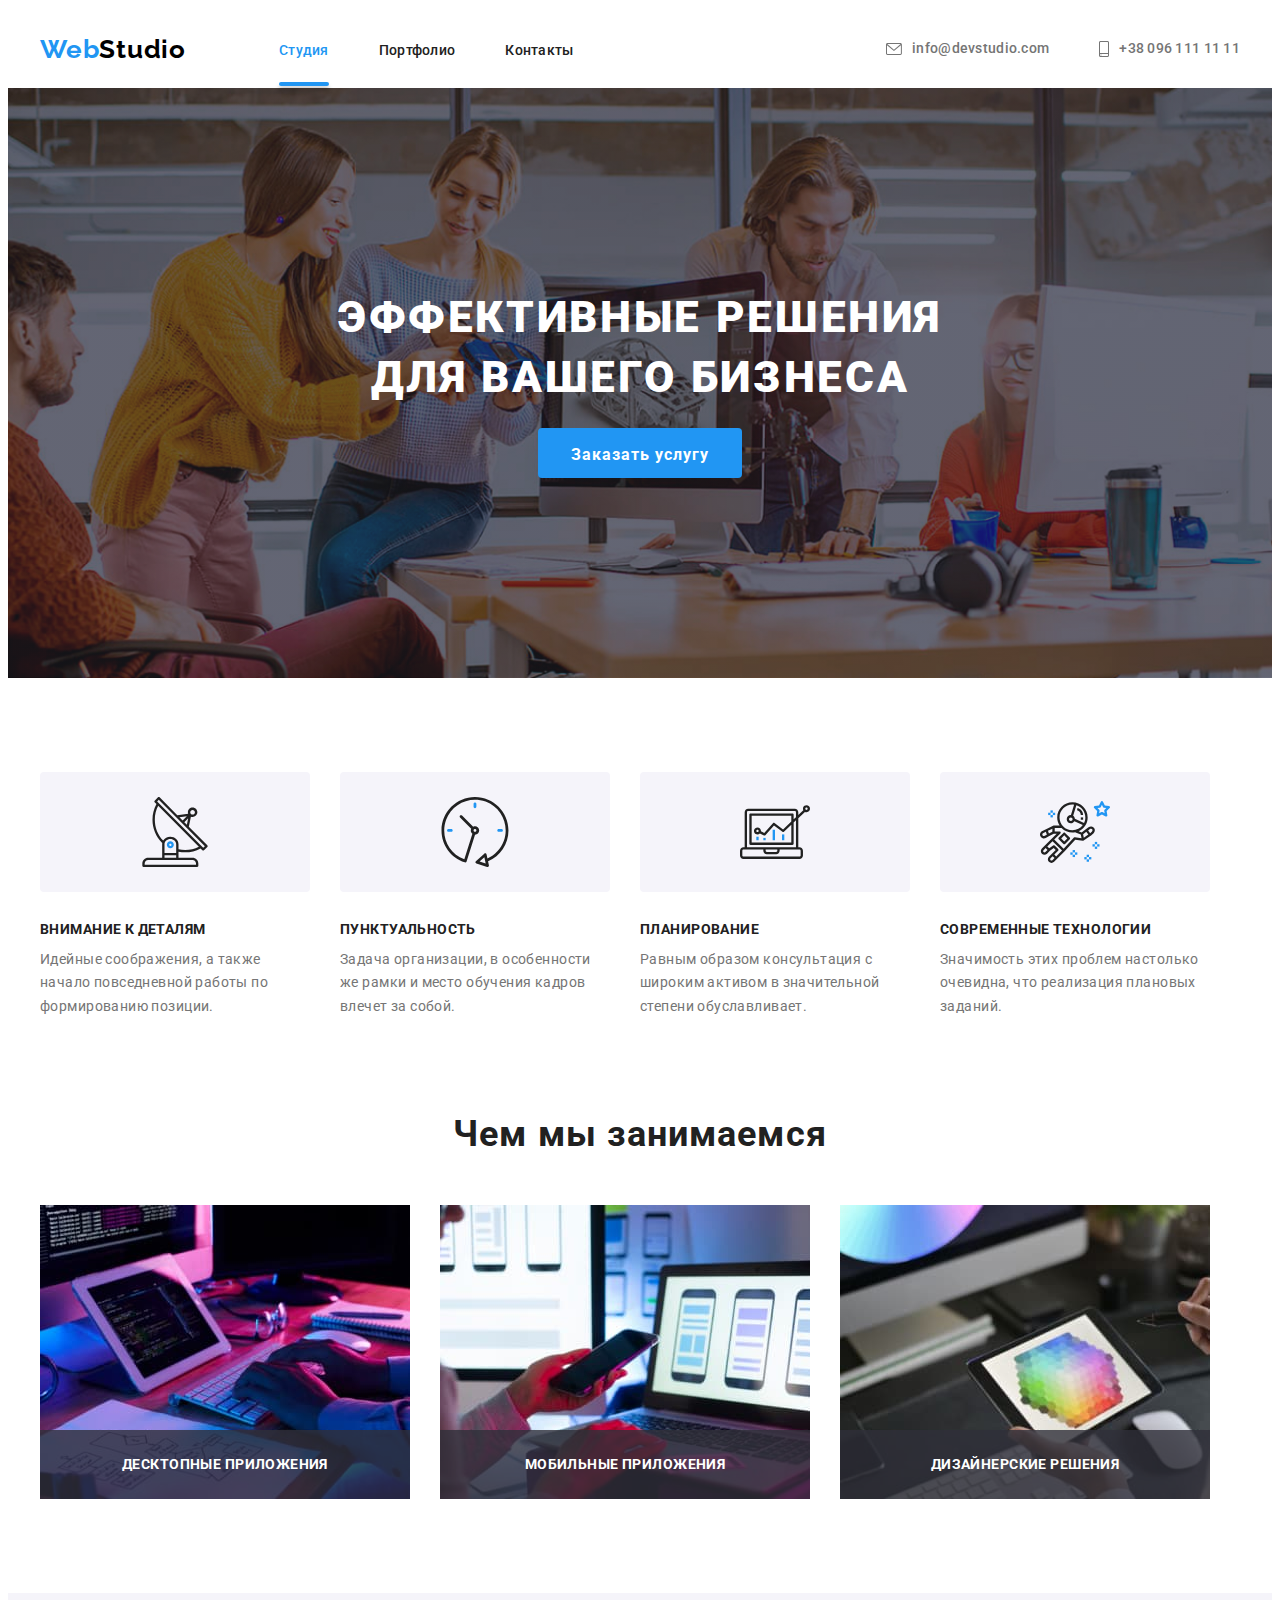
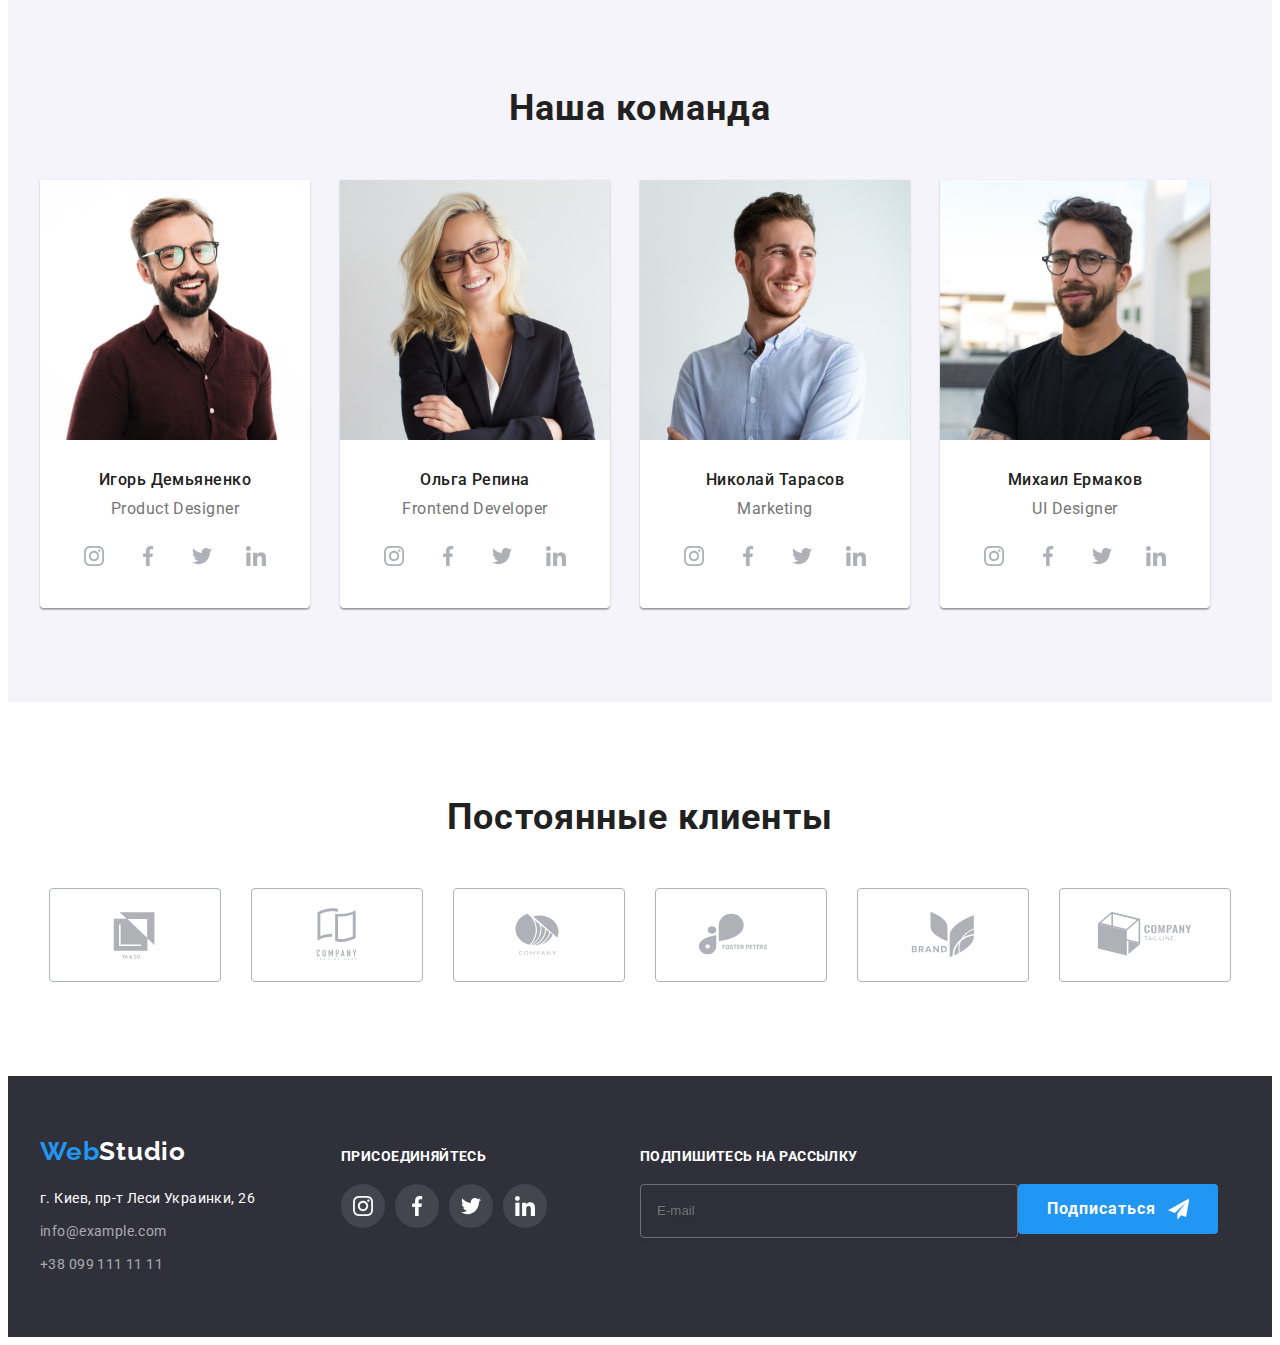
==== index.html @ 57789bcf "add repo" ====
<!DOCTYPE html>
<html lang="ru">
  <head>
    <meta charset="UTF-8" />
    <meta http-equiv="X-UA-Compatible" content="IE=edge" />
    <meta name="viewport" content="width=device-width, initial-scale=1.0" />
    <link rel="preconnect" href="https://fonts.googleapis.com" />
    <link rel="preconnect" href="https://fonts.gstatic.com" crossorigin />
    <link
      href="https://fonts.googleapis.com/css2?family=Raleway:wght@700&family=Roboto:wght@400;500;700;900&display=swap"
      rel="stylesheet"
    />
    <link
      rel="stylesheet"
      href="https://cdnjs.cloudflare.com/ajax/libs/modern-normalize/1.1.0/modern-normalize.min.css"
      integrity="sha512-wpPYUAdjBVSE4KJnH1VR1HeZfpl1ub8YT/NKx4PuQ5NmX2tKuGu6U/JRp5y+Y8XG2tV+wKQpNHVUX03MfMFn9Q=="
      crossorigin="anonymous"
      referrerpolicy="no-referrer"
    />
    <title>WebStudio</title>
    <link rel="stylesheet" href="./css/styles.css" />
  </head>
  <body>
    <header class="header">
      <div class="container">
        <nav class="header-nav">
          <a href="./index.html" lang="en" class="logo header-logo"
            ><span class="logo-web">Web</span><span class="logo-studio-header">Studio</span></a
          >
          <ul class="header-list list">
            <li class="header-list-item">
              <a href="./index.html" class="header-link link current">Студия</a>
            </li>
            <li class="header-list-item">
              <a href="./portfolio.html" class="header-link link">Портфолио</a>
            </li>
            <li class="header-list-item"><a href="" class="header-link link">Контакты</a></li>
          </ul>
          <div class="header-contacts">
            <a href="mailto=info@devstudio.com" class="header-mail link">
              <svg class="header-icon" width="16" height="12">
                <use href="./images/icon/icons.svg#icon-envelope"></use>
              </svg>
              info@devstudio.com</a
            >
            <a href="tel=+380961111111" class="header-tel link"
              ><svg class="header-icon" width="10" height="16">
                <use href="./images/icon/icons.svg#icon-smartphone"></use>
              </svg>
              +38 096 111 11 11</a
            >
          </div>
        </nav>
      </div>
    </header>

    <main>
      <section class="hero">
        <h1 class="hero-title">Эффективные решения для вашего бизнеса</h1>
        <button type="button" class="btn" data-modal-open>Заказать услугу</button>
      </section>
      <section class="about">
        <div class="container">
          <h2 class="visually-hidden">Преимущества</h2>
          <ul class="about-list list">
            <li class="about-item">
              <div class="about-icon-list">
                <svg class="about-icon" width="70" height="70">
                  <use href="./images/icon/icons.svg#icon-antenna"></use>
                </svg>
              </div>
              <h3 class="about-list-title">Внимание к деталям</h3>
              <p class="about-list-text">
                Идейные соображения, а также начало повседневной работы по формированию позиции.
              </p>
            </li>
            <li class="about-item">
              <div class="about-icon-list">
                <svg class="about-icon" width="70" height="70">
                  <use href="./images/icon/icons.svg#icon-clock"></use>
                </svg>
              </div>
              <h3 class="about-list-title">Пунктуальность</h3>
              <p class="about-list-text">
                Задача организации, в особенности же рамки и место обучения кадров влечет за собой.
              </p>
            </li>
            <li class="about-item">
              <div class="about-icon-list">
                <svg class="about-icon" width="70" height="70">
                  <use href="./images/icon/icons.svg#icon-diagram"></use>
                </svg>
              </div>
              <h3 class="about-list-title">Планирование</h3>
              <p class="about-list-text">
                Равным образом консультация с широким активом в значительной степени обуславливает.
              </p>
            </li>
            <li class="about-item">
              <div class="about-icon-list">
                <svg class="about-icon" width="70" height="70">
                  <use href="./images/icon/icons.svg#icon-astronaut"></use>
                </svg>
              </div>
              <h3 class="about-list-title">Современные технологии</h3>
              <p class="about-list-text">
                Значимость этих проблем настолько очевидна, что реализация плановых заданий.
              </p>
            </li>
          </ul>
        </div>
      </section>
      <section class="work">
        <div class="container">
          <h2 class="work-title">Чем мы занимаемся</h2>
          <ul class="work-list list">
            <li class="work-list-item">
              <img
                src="./images/work/box-1.jpg"
                alt="руки возле ноутбука"
                width="370"
                height="295"
              />
              <p class="work-item-text">Десктопные приложения</p>
            </li>
            <li class="work-list-item">
              <img
                src="./images/work/box-2.jpg"
                alt="тестирование мобильного приложения"
                width="370"
                height="295"
              />
              <p class="work-item-text">Мобильные приложения</p>
            </li>
            <li class="work-list-item">
              <img src="./images/work/box-3.jpg" alt="цветовая гамма" width="370" height="295" />
              <p class="work-item-text">Дизайнерские решения</p>
            </li>
          </ul>
        </div>
      </section>
      <section class="team">
        <div class="container">
          <h2 class="team-title">Наша команда</h2>
          <ul class="team-list list">
            <li class="team-list-item">
              <img
                src="./images/team/master-1.jpg"
                alt="наш работник Игорь Демьяненко"
                width="270"
                height="260"
              />
              <h3 class="team-list-name">Игорь Демьяненко</h3>
              <p lang="en" class="team-list-prof">Product Designer</p>
              <ul class="team-sos-list list">
                <li class="team-soc-item">
                  <a href="" class="team-soc-link link">
                    <svg class="team-soc-icon" width="20" height="20">
                      <use href="./images/icon/icons.svg#icon-instagram"></use>
                    </svg>
                  </a>
                </li>
                <li class="team-soc-item">
                  <a href="" class="team-soc-link link">
                    <svg class="team-soc-icon" width="20" height="20">
                      <use href="./images/icon/icons.svg#icon-facebook"></use>
                    </svg>
                  </a>
                </li>
                <li class="team-soc-item">
                  <a href="" class="team-soc-link link">
                    <svg class="team-soc-icon" width="20" height="20">
                      <use href="./images/icon/icons.svg#icon-twitter"></use>
                    </svg>
                  </a>
                </li>
                <li class="team-soc-item">
                  <a href="" class="team-soc-link link">
                    <svg class="team-soc-icon" width="20" height="20">
                      <use href="./images/icon/icons.svg#icon-linkedin"></use>
                    </svg>
                  </a>
                </li>
              </ul>
            </li>
            <li class="team-list-item">
              <img
                src="./images/team/master-2.jpg"
                alt="наша работница Ольга Репина"
                width="270"
                height="260"
              />
              <h3 class="team-list-name">Ольга Репина</h3>
              <p lang="en" class="team-list-prof">Frontend Developer</p>
              <ul class="team-sos-list list">
                <li class="team-soc-item">
                  <a href="" class="team-soc-link link">
                    <svg class="team-soc-icon" width="20" height="20">
                      <use href="./images/icon/icons.svg#icon-instagram"></use>
                    </svg>
                  </a>
                </li>
                <li class="team-soc-item">
                  <a href="" class="team-soc-link link">
                    <svg class="team-soc-icon" width="20" height="20">
                      <use href="./images/icon/icons.svg#icon-facebook"></use>
                    </svg>
                  </a>
                </li>
                <li class="team-soc-item">
                  <a href="" class="team-soc-link link">
                    <svg class="team-soc-icon" width="20" height="20">
                      <use href="./images/icon/icons.svg#icon-twitter"></use>
                    </svg>
                  </a>
                </li>
                <li class="team-soc-item">
                  <a href="" class="team-soc-link link">
                    <svg class="team-soc-icon" width="20" height="20">
                      <use href="./images/icon/icons.svg#icon-linkedin"></use>
                    </svg>
                  </a>
                </li>
              </ul>
            </li>
            <li class="team-list-item">
              <img
                src="./images/team/master-3.jpg"
                alt="наш работник Николай Тарасов"
                width="270"
                height="260"
              />
              <h3 class="team-list-name">Николай Тарасов</h3>
              <p lang="en" class="team-list-prof">Marketing</p>
              <ul class="team-sos-list list">
                <li class="team-soc-item">
                  <a href="" class="team-soc-link link">
                    <svg class="team-soc-icon" width="20" height="20">
                      <use href="./images/icon/icons.svg#icon-instagram"></use>
                    </svg>
                  </a>
                </li>
                <li class="team-soc-item">
                  <a href="" class="team-soc-link link">
                    <svg class="team-soc-icon" width="20" height="20">
                      <use href="./images/icon/icons.svg#icon-facebook"></use>
                    </svg>
                  </a>
                </li>
                <li class="team-soc-item">
                  <a href="" class="team-soc-link link">
                    <svg class="team-soc-icon" width="20" height="20">
                      <use href="./images/icon/icons.svg#icon-twitter"></use>
                    </svg>
                  </a>
                </li>
                <li class="team-soc-item">
                  <a href="" class="team-soc-link link">
                    <svg class="team-soc-icon" width="20" height="20">
                      <use href="./images/icon/icons.svg#icon-linkedin"></use>
                    </svg>
                  </a>
                </li>
              </ul>
            </li>
            <li class="team-list-item">
              <img
                src="./images/team/master-4.jpg"
                alt="наш работник Михаил Ермаков"
                width="270"
                height="260"
              />
              <h3 class="team-list-name">Михаил Ермаков</h3>
              <p lang="en" class="team-list-prof">UI Designer</p>
              <ul class="team-sos-list list">
                <li class="team-soc-item">
                  <a href="" class="team-soc-link link">
                    <svg class="team-soc-icon" width="20" height="20">
                      <use href="./images/icon/icons.svg#icon-instagram"></use>
                    </svg>
                  </a>
                </li>
                <li class="team-soc-item">
                  <a href="" class="team-soc-link link">
                    <svg class="team-soc-icon" width="20" height="20">
                      <use href="./images/icon/icons.svg#icon-facebook"></use>
                    </svg>
                  </a>
                </li>
                <li class="team-soc-item">
                  <a href="" class="team-soc-link link">
                    <svg class="team-soc-icon" width="20" height="20">
                      <use href="./images/icon/icons.svg#icon-twitter"></use>
                    </svg>
                  </a>
                </li>
                <li class="team-soc-item">
                  <a href="" class="team-soc-link link">
                    <svg class="team-soc-icon" width="20" height="20">
                      <use href="./images/icon/icons.svg#icon-linkedin"></use>
                    </svg>
                  </a>
                </li>
              </ul>
            </li>
          </ul>
        </div>
      </section>
      <section class="clients">
        <div class="container">
          <h2 class="clients-title">Постоянные клиенты</h2>
          <ul class="clients-list list">
            <li class="clients-item">
              <a href="" class="clients-list-link link">
                <svg class="clients-icon" width="106" height="60">
                  <use href="./images/icon/icons.svg#icon-logoyaco"></use>
                </svg>
              </a>
            </li>
            <li class="clients-item">
              <a href="" class="clients-list-link link">
                <svg class="clients-icon" width="106" height="60">
                  <use href="./images/icon/icons.svg#icon-logotagline"></use>
                </svg>
              </a>
            </li>
            <li class="clients-item">
              <a href="" class="clients-list-link link">
                <svg class="clients-icon" width="106" height="60">
                  <use href="./images/icon/icons.svg#icon-logocompany"></use>
                </svg>
              </a>
            </li>
            <li class="clients-item">
              <a href="" class="clients-list-link link">
                <svg class="clients-icon" width="106" height="60">
                  <use href="./images/icon/icons.svg#icon-logofoster"></use>
                </svg>
              </a>
            </li>
            <li class="clients-item">
              <a href="" class="clients-list-link link">
                <svg class="clients-icon" width="106" height="60">
                  <use href="./images/icon/icons.svg#icon-logobrand"></use>
                </svg>
              </a>
            </li>
            <li class="clients-item">
              <a href="" class="clients-list-link link">
                <svg class="clients-icon" width="106" height="60">
                  <use href="./images/icon/icons.svg#icon-logotag"></use>
                </svg>
              </a>
            </li>
          </ul>
        </div>
      </section>
    </main>
    <footer class="footer">
      <div class="container">
        <div class="address">
          <a href="./index.html" lang="en" class="logo">
            <span class="logo-web">Web</span><span class="logo-studio-footer">Studio</span></a
          >
          <address class="footer-address">
            <ul class="footer-list list">
              <li class="footer-list-item">
                <a href="" class="footer-list-address link">г. Киев, пр-т Леси Украинки, 26</a>
              </li>
              <li class="footer-list-item">
                <a href="mailto=info@example.com" class="footer-mail link">info@example.com</a>
              </li>
              <li class="footer-list-item">
                <a href="tel=+380991111111" class="fotter-tel link">+38 099 111 11 11</a>
              </li>
            </ul>
          </address>
        </div>
        <div class="join">
          <h2 class="join-header">присоединяйтесь</h2>
          <ul class="join-soc-list list">
            <li class="join-soc-item">
              <a href="" class="join-soc-link link">
                <svg class="join-soc-icon" width="20" height="20">
                  <use href="./images/icon/icons.svg#icon-instagram"></use>
                </svg>
              </a>
            </li>
            <li class="join-soc-item">
              <a href="" class="join-soc-link link">
                <svg class="join-soc-icon" width="20" height="20">
                  <use href="./images/icon/icons.svg#icon-facebook"></use>
                </svg>
              </a>
            </li>
            <li class="join-soc-item">
              <a href="" class="join-soc-link link">
                <svg class="join-soc-icon" width="20" height="20">
                  <use href="./images/icon/icons.svg#icon-twitter"></use>
                </svg>
              </a>
            </li>
            <li class="join-soc-item">
              <a href="" class="join-soc-link link">
                <svg class="join-soc-icon" width="20" height="20">
                  <use href="./images/icon/icons.svg#icon-linkedin"></use>
                </svg>
              </a>
            </li>
          </ul>
        </div>
        <div class="subscribe">
          <h2 class="subscribe-header">Подпишитесь на рассылку</h2>
          <div class="subscribe-wrap">
          <form class="footer-modal">
            <label>
                <input type="mail" class="input-footer" placeholder="E-mail">
            </label>
          </form>
          <button type="button" class="btn">Подписаться
            <svg class="footer-modal-icon" width="24" height="24">
              <use href="./images/icon/icons.svg#icon-send"></use>
            </svg>
          </button>
        </div>
        </div>
      </div>
    </footer>
    <div class="backdrop is-hidden" data-modal>
      <div class="modal">
        <button type="button" class="modal-close-btn" data-modal-close>
          <svg class="modal-icon" width="20" height="20">
            <use href="./images/icon/icons.svg#icon-close"></use>
          </svg>
        </button>
        <p class="modal-header">
          Оставьте свои данные, мы вам перезвоним
        </p>
        <form class="modal-form">
          <div class="modal-field">
          <label class="modal-label" for="username">Имя</label>
          <div class="input-wrap">
             <input type="text" class="modal-input" name="username" id="username" required>
              <svg class="input-icon" width="18" height="18">
              <use href="./images/icon/icons.svg#icon-person"></use>
            </svg>
          </div>
          </div>
        <div class="modal-field">
          <label class="modal-label" for="user-tel">Телефон</label>
              <div class="input-wrap">
            <input type="tel" class="modal-input" name="phone-number" id="user-tel" required>
                <svg class="input-icon" width="18" height="18">
              <use href="./images/icon/icons.svg#icon-phone"></use>
            </svg>
              </div>
            </div>
            <div class="modal-field">
          <label class="modal-label" for="user-mail">Почта</label>
          <div class="input-wrap">
            <input type="mail" class="modal-input" name="mail" id="user-mail" required>
            <svg class="input-icon" width="18" height="18">
              <use href="./images/icon/icons.svg#icon-email"></use>
            </svg>
          </div>
          </div>
          <div class="modal-field">
          <label class="modal-label" for="coment">Комментарий</label>
            <textarea class="modal-coment" name="comemt" id="coment" placeholder="Введите текст"></textarea>
          
        </div>
        <div class="modal-field check-wrap">
          <input type="checkbox" name="privacy" id="privacy" class="input-check visually-hidden" required>
          <label for="privacy" class="check-text">
            <span>
            <svg class="check-icon" width="16" height="15">
              <use href="./images/icon/icons.svg#icon-check"></use>
            </svg>
          </span>Соглашаюсь с рассылкой и принимаю &nbsp; <a href="">Условия договора</a></label>
        </div>
          <button type="submit" class="btn modal-btn-send">Отправить</button>
         </form>
      </div>
      </div>

    <script src="./js/modal.js"></script>
  </body>
</html>
---- css/styles.css ----
html {
  box-sizing: border-box;
}

:root {
  --link-color: #2196f3;
  --title-color: #212121;
  --text-color: #757575;
  --btn-text-color: #ffffff;
  --btn-background-color: #2196f3;
  --footer-background: #2f303a;
  --icon-color: #afb1b8;
  --about-icon-color: #f5f4fa;
}

body {
  font-family: Roboto, serif;
  color: var(--title-color);
}

h1,
h2,
h3,
h4,
h5,
h6,
p {
  margin: 0;
}

ul {
  list-style: none;
  margin: 0;
  padding-left: 0;
}

img {
  display: block;
  max-width: 100%;
  height: auto;
}

.visually-hidden {
  position: absolute;
  white-space: nowrap;
  width: 1px;
  height: 1px;
  overflow: hidden;
  border: 0;
  padding: 0;
  clip: rect(0 0 0 0);
  clip-path: inset(50%);
  margin: -1px;
}

.container {
  margin: 0 auto;
  width: 1200px;
  padding-left: 15px;
  padding-right: 15px;
}

section {
  padding-top: 94px;
  padding-bottom: 94px;
}

.link,
.link:hover,
.link:focus {
  text-decoration: none;
  color: var(--link-color);
}

/* ----------------HEADER--------------------- */

.header-list {
  display: flex;
  align-items: center;
}

.header-nav {
  display: flex;
  align-items: center;
  padding-top: 26px;
  padding-bottom: 23px;
}

.logo {
  font-family: 'Raleway';
  font-style: normal;
  font-weight: 700;
  font-size: 26px;
  line-height: 1.19;
  letter-spacing: 0.03em;
  color: #000000;
  text-decoration: none;
}
.logo-web {
  color: var(--link-color);
}

.logo-studio-header {
  color: #000000;
}

.header-logo {
  margin-right: 93px;
}

.logo-studio-footer {
  color: #ffffff;
}

.header-list-item:not(:last-child) {
  margin-right: 50px;
}

.header-link {
  font-weight: 500;
  font-size: 14px;
  line-height: 1.14;
  letter-spacing: 0.02em;
  color: inherit;
  padding-bottom: 32px;
  padding-top: 32px;
}

.current {
  position: relative;
  color: var(--link-color);
}

.current::after {
  content: '';
  position: absolute;
  bottom: 4px;
  display: block;
  width: 100%;
  height: 4px;
  border-radius: 2px;
  background-color: var(--link-color);
  box-shadow: 0px 4px 4px rgba(0, 0, 0, 0.25);
}

.header-mail,
.header-tel {
  display: flex;
  font-weight: 500;
  font-size: 14px;
  line-height: 1.14;
  letter-spacing: 0.02em;
  color: var(--text-color);
}

.header-mail {
  margin-right: 50px;
}

.header-contacts {
  display: flex;
  margin-left: auto;
}

.header-icon {
  align-self: center;
  margin-right: 10px;
  fill: var(--text-color);
}

.header-contacts > a.link:hover .header-icon,
.header-contacts > a.link:focus .header-icon {
  fill: var(--link-color);
}

.link {
  transition: background-color 250ms cubic-bezier(0.4, 0, 0.2, 1),
    color 250ms cubic-bezier(0.4, 0, 0.2, 1);
}

/* ---------------------HERO--------------------- */

.hero {
  background-color: #2f303a;
  background-image: linear-gradient(rgba(47, 48, 58, 0.4), rgba(47, 48, 58, 0.4)),
    url(../images/icon/background-hero.jpg);
  background-repeat: no-repeat;
  background-position: center;
  background-size: cover;
  text-align: center;
  padding-top: 200px;
  padding-bottom: 200px;
}

.hero-title {
  font-weight: 900;
  font-size: 44px;
  line-height: 1.36;
  letter-spacing: 0.06em;
  text-transform: uppercase;
  color: #ffffff;
  margin-top: 0;
  margin-bottom: 20px;
  width: 696px;
  margin-left: auto;
  margin-right: auto;
}

.btn {
  min-width: 200px;
  height: 50px;
  font-family: inherit;
  font-style: normal;
  font-weight: 700;
  font-size: 16px;
  line-height: 1.88;
  align-items: center;
  text-align: center;
  letter-spacing: 0.06em;
  color: var(--btn-text-color);
  background: var(--btn-background-color);
  cursor: pointer;
  border-radius: 4px;
  padding: 11px 32px;
  border: 1px solid transparent;
  transition: background-color 250ms cubic-bezier(0.4, 0, 0.2, 1);
}

.btn:hover {
  background: #188ce8;
}

/* ---------------------ABOUT--------------------- */

.about-list {
  display: flex;
}

.about-item {
  margin-left: 30px;
}

.about-item:first-child {
  margin-left: 0;
}

.about-item .about-list-title {
  font-weight: 700;
  font-size: 14px;
  line-height: 1.14;
  letter-spacing: 0.03em;
  text-transform: uppercase;
  color: inherit;
  margin-bottom: 10px;
}

.about-list-text {
  font-size: 14px;
  line-height: 1.71;
  letter-spacing: 0.03em;
  color: var(--text-color);
  width: 270px;
}

.about-icon-list {
  display: flex;
  justify-content: center;
  align-items: center;
  width: 270px;
  height: 120px;
  background-color: var(--about-icon-color);
  margin-bottom: 30px;
  border-radius: 4px;
}

/* ---------------------WORK--------------------- */

.work {
  padding-top: 0;
}

.work-title,
.team-title,
.clients-title {
  font-weight: 700;
  font-size: 36px;
  line-height: 1.17;
  text-align: center;
  letter-spacing: 0.03em;
  color: inherit;
  margin-bottom: 50px;
}

.work-list {
  display: flex;
}

.work-list-item {
  position: relative;
}

.work-list-item + .work-list-item {
  margin-left: 30px;
}

.work-item-text {
  position: absolute;
  content: '';
  bottom: 0;
  color: var(--btn-text-color);
  font-weight: 700;
  font-size: 14px;
  line-height: 1.14;
  text-align: center;
  letter-spacing: 0.03em;
  text-transform: uppercase;
  width: 100%;
  display: block;
  padding: 27px 0;
  background: rgba(47, 48, 58, 0.8);
}
/* ---------------------TEAM--------------------- */

.team {
  background: #f5f4fa;
}

.team-list {
  display: flex;
}

.team-list-item {
  box-shadow: 0px 1px 3px rgba(0, 0, 0, 0.12), 0px 1px 1px rgba(0, 0, 0, 0.14),
    0px 2px 1px rgba(0, 0, 0, 0.2);
  text-align: center;
  padding-bottom: 30px;
  background-color: #ffffff;
  border-radius: 0px 0px 4px 4px;
}

.team-list-item:not(:first-child) {
  margin-left: 30px;
}

.team-list-name {
  font-weight: 500;
  font-size: 16px;
  line-height: 1.19;
  letter-spacing: 0.03em;
  color: inherit;
  margin-top: 30px;
  margin-bottom: 10px;
}

.team-list-prof {
  font-size: 16px;
  line-height: 1.19;
  letter-spacing: 0.03em;
  color: var(--text-color);
  margin-bottom: 16px;
}

.team-sos-list {
  display: flex;
  justify-content: center;
}

.team-soc-item {
  width: 44px;
  height: 44px;
  margin-left: 10px;
}

.team-soc-item:first-child {
  margin-left: 0;
}

.team-soc-link {
  display: flex;
  align-items: center;
  justify-content: center;
  width: 100%;
  height: 100%;
  border-radius: 50%;
  color: var(--icon-color);
}

.team-soc-icon {
  fill: currentColor;
}

.team-soc-link:hover,
.team-soc-link:focus {
  background-color: var(--btn-background-color);
  color: var(--btn-text-color);
}

/* ---------------------CLIENTS-------------------------*/

.clients-list {
  display: flex;
  justify-content: center;
}

.clients-item {
  width: 170px;
  height: 92px;
  margin-left: 30px;
  border: 1px solid var(--icon-color);
  border-radius: 4px;
}

.clients-item:first-child {
  margin-left: 0;
}

.clients-list-link {
  display: flex;
  align-items: center;
  justify-content: center;
  width: 100%;
  height: 100%;
  border-radius: 4px;
  color: var(--icon-color);
}

.clients-icon {
  fill: currentColor;
}

.clients-list-link:hover,
.clients-list-link:focus {
  color: var(--link-color);
  border: 1px solid var(--link-color);
  transition: color 250ms cubic-bezier(0.4, 0, 0.2, 1),
    border 250ms cubic-bezier(0.4, 0, 0.2, 1);
}

/* ---------------------FOTTER--------------------- */

.footer {
  background: var(--footer-background);
  padding-top: 60px;
  padding-bottom: 60px;
}
.address{
  min-width: 231px;
}

.footer-list {
  margin-top: 20px;
}

.footer-list-item:not(:last-child) {
  margin-bottom: 9px;
}

.footer-list-address {
  font-family: inherit;
  font-style: normal;
  font-size: 14px;
  line-height: 1.71;
  letter-spacing: 0.03em;
  color: #ffffff;
  margin-bottom: 9px;
}

.footer-mail,
.fotter-tel {
  font-family: inherit;
  font-style: normal;
  font-size: 14px;
  line-height: 1.71;
  letter-spacing: 0.03em;
  color: rgba(255, 255, 255, 0.6);
}

.footer .container {
  display: flex;
}

.join {
  margin-left: 70px;
  align-items: center;
}

.join-header {
  font-weight: 700;
  font-size: 14px;
  line-height: 16px;
  letter-spacing: 0.03em;
  text-transform: uppercase;
  color: #ffffff;
  margin-bottom: 20px;
  padding-top: 12px;
}

.join-soc-list {
  display: flex;
  justify-content: center;
}

.join-soc-item {
  width: 44px;
  height: 44px;
  margin-left: 10px;
}

.join-soc-item:first-child {
  margin-left: 0;
}

.join-soc-link {
  display: flex;
  align-items: center;
  justify-content: center;
  width: 100%;
  height: 100%;
  border-radius: 50%;
  background-color: rgba(255, 255, 255, 0.1);
  color: var(--btn-text-color);
}

.join-soc-icon {
  fill: currentColor;
}

.join-soc-link:hover,
.join-soc-link:focus {
  background-color: var(--btn-background-color);
  color: var(--btn-text-color);
}

.subscribe{
  width: 570px;
  margin-left: 93px;
}

.subscribe-wrap{
  display: flex;
  justify-content: space-between
}

.subscribe-header {
  font-weight: 700;
  font-size: 14px;
  line-height: 16px;
  letter-spacing: 0.03em;
  text-transform: uppercase;
  color: #ffffff;
  margin-bottom: 20px;
  padding-top: 12px;
}

.input-footer{
  width: 358px;
  height: 50px;
  background-color: transparent;
  border: 1px solid rgba(255, 255, 255, 0.3);
  filter: drop-shadow(0px 4px 4px rgba(0, 0, 0, 0.15));
  border-radius: 4px;
  padding-left: 16px;
  color: var(--btn-text-color);
}

.input-footer::placeholder{
  padding-top: 15px;
}

.subscribe button{
  padding: 10px 28px;
  display: flex;

}

.footer-modal-icon{
  fill: var(--btn-text-color);
  margin-left: 12px;
}

/* ------------------------------------------Modal---------------------------- */


.backdrop {
  position: fixed;
  width: 100%;
  height: 100%;
  left: 0;
  top: 0;
  background: rgba(0, 0, 0, 0.2);
  transition: opacity 250ms cubic-bezier(0.4, 0, 0.2, 1),
    visibility 250ms cubic-bezier(0.4, 0, 0.2, 1);
}

.backdrop.is-hidden .modal {
  transform: translate(50%, 0) scale(0);
}
.modal {
  position: absolute;
  width: 528px;
  min-height: 581px;
  left: 50%;
  top: 50%;
  transform: translate(-50%, -50%) scale(1);
  background: #ffffff;
  box-shadow: 0px 1px 3px rgba(0, 0, 0, 0.12), 0px 1px 1px rgba(0, 0, 0, 0.14),
    0px 2px 1px rgba(0, 0, 0, 0.2);
  border-radius: 4px;
  transition: transform 250ms cubic-bezier(0.4, 0, 0.2, 1);
  padding: 40px;
}

.modal-close-btn {
  position: absolute;
  top: 8px;
  right: 8px;
  width: 30px;
  height: 30px;
  border: 1px solid rgba(0, 0, 0, 0.1);
  border-radius: 50%;
  display: flex;
  justify-content: center;
  align-items: center;
  background: transparent;
  padding: 6px;
  cursor: pointer;
}


.modal-icon:hover,
.modal-icon:focus {
  fill: var(--btn-background-color);
  transition: fill 250ms cubic-bezier(0.4, 0, 0.2, 1);
}

.is-hidden {
  opacity: 0;
  visibility: hidden;
  pointer-events: none;
}

.modal-header{
  font-weight: 700;
  font-size: 20px;
  line-height: calc(30 / 20);
  text-align: center;
  letter-spacing: 0.03em;
  color: var(--title-color);
  margin-bottom: 12px;
}


.modal-label{
  display: block;
  font-size: 12px;
  line-height: calc(14 / 12);
  letter-spacing: 0.01em;
  color: var(--text-color);
  margin-bottom: 4px;
}

.modal-field:nth-child(-n+3){
  margin-bottom: 10px;
}

.input-wrap{
  position: relative;
}

.modal-input{
  width: 100%;
  height: 40px;
  border: 1px solid rgba(33, 33, 33, 0.2);
  border-radius: 4px;
  background-color: transparent;
  padding-left: 42px;
  outline: transparent;
  cursor: pointer;
}

.modal-input:hover,
.modal-input:focus {
  outline: 1px solid var(--btn-background-color);
  border-color: var(--btn-background-color);
  transition: outline 250ms cubic-bezier(0.4, 0, 0.2, 1),
    border-color 250ms cubic-bezier(0.4, 0, 0.2, 1);
}

.modal-input:hover + .input-icon,
.modal-input:focus + .input-icon {
  fill: var(--btn-background-color);
  transition: fill 250ms cubic-bezier(0.4, 0, 0.2, 1),
}

.input-icon{
  position: absolute;
  left: 12px; 
  top: 50%;
  transform: translateY(-50%);
}

.modal-coment{
  width: 100%;
  height: 138px;
  border: 1px solid rgba(33, 33, 33, 0.2);
  border-radius: 4px;
  background-color: transparent;
  padding: 12px 16px;
  resize: none;
}

.modal-field:nth-child(4){
  margin-bottom: 20px;
}

.modal-coment::placeholder {
  font-size: 12px;
  line-height: calc(14 / 12);
  letter-spacing: 0.01em;
  color: rgba(117, 117, 117, 0.5);
}

.modal-coment:hover,
.modal-coment:focus{
  outline: 1px solid var(--btn-background-color);
  border-color: var(--btn-background-color);
  transition: outline 250ms cubic-bezier(0.4, 0, 0.2, 1),
    border-color 250ms cubic-bezier(0.4, 0, 0.2, 1);
}

.check-text{
  font-size: 14px;
  line-height: calc(24 / 14);
  letter-spacing: 0.03em;
  color: var(--text-color);
  display: flex;
  align-items: center;
  justify-content: center;
}

.check-text a {
  color: var(--link-color);
}

.check-text span{
  border: 1px solid var(--title-color);
  margin-right: 7px;
  display: flex;
  justify-content: center;
  align-items: center;
}

.check-icon {
  fill: transparent;
  padding: 2px;
}

.input-check:checked + .check-text span{
  background-color: var(--btn-background-color) ;
  border: none;
  border-radius: 2px;
}


.input-check:checked + .check-text .check-icon {
  fill: var(--btn-text-color);
}

.modal-field:nth-child(5){
  margin-bottom: 30px;
}

.modal-btn-send{
  display: block;
  margin: 0 auto;
}




/* .check-text::before{
  content: '';
  width: 16px;
  height: 15px;
  border: 1px solid var(--title-color);
  margin-right: 7px;

}

.input-check:checked + .check-text::before{
  background-color: var(--btn-background-color) ;
  background-image: url(../images/icon/check.svg);
  background-repeat: no-repeat;
  background-position: center;
  border: none;
} */

/*--------------------------PORTFOLIO--------------------- */
.border {
  border-bottom: 1px solid #ececec;
}

.portfolio-btn {
  display: flex;
  justify-content: center;
  margin-bottom: 50px;
}

.portfolio-btn-item {
  font-family: inherit;
  font-style: normal;
  font-weight: 500;
  font-size: 16px;
  line-height: 1.63;
  text-align: center;
  letter-spacing: 0.03em;
  color: #212121;
  cursor: pointer;
  border-radius: 4px;
  background: #f5f4fa;
  border: transparent;
  margin-right: 8px;
  padding: 6px 22px;
  transition: background-color 250ms cubic-bezier(0.4, 0, 0.2, 1),
    color 250ms cubic-bezier(0.4, 0, 0.2, 1), box-shadow 250ms cubic-bezier(0.4, 0, 0.2, 1);
}

.portfolio-btn-item:hover,
.portfolio-btn-item:focus {
  background: var(--btn-background-color);
  color: var(--btn-text-color);
  box-shadow: 0px 3px 1px rgba(0, 0, 0, 0.1), 0px 1px 2px rgba(0, 0, 0, 0.08),
    0px 2px 2px rgba(0, 0, 0, 0.12);
}

.portfolio-list {
  display: flex;
  flex-wrap: wrap;
  margin-left: -30px;
}

.portfolio-list-item {
  margin-left: 30px;
  margin-bottom: 30px;
  border-bottom-width: 1px;
  transition: box-shadow 250ms cubic-bezier(0.4, 0, 0.2, 1);
}

.portfolio-list-item:nth-child(3n + 1) {
  margin-left: 0;
}

.portfolio-list-item:nth-child(n + 7) {
  margin-bottom: 0;
}

.portfolio-list-item:hover {
  box-shadow: 0px 1px 1px rgba(0, 0, 0, 0.12), 0px 4px 4px rgba(0, 0, 0, 0.06),
    1px 4px 6px rgba(0, 0, 0, 0.16);
}

.potfolio-top-wrap {
  position: relative;
  overflow: hidden;
}

.portfolio-list-item:hover .potfolio-overley {
  transform: translateY(0);
}
.potfolio-overley {
  position: absolute;
  top: 0;
  font-size: 18px;
  line-height: 1.56;
  letter-spacing: 0.03em;
  text-align: center;
  color: #ffffff;
  background: rgba(33, 150, 243, 0.9);
  padding: 63px 24px;
  height: 100%;
  transform: translateY(100%);
  transition: transform 250ms cubic-bezier(0.4, 0, 0.2, 1);
}

.portfolio-img {
  padding: 24px 20px;
  border: 1px solid #eeeeee;
}

.portfolio-list-title {
  font-weight: 700;
  font-size: 18px;
  line-height: 2;
  letter-spacing: 0.06em;
  color: inherit;
}

.portfolio-list-text {
  font-size: 16px;
  line-height: 1.88;
  letter-spacing: 0.03em;
  color: var(--text-color);
}
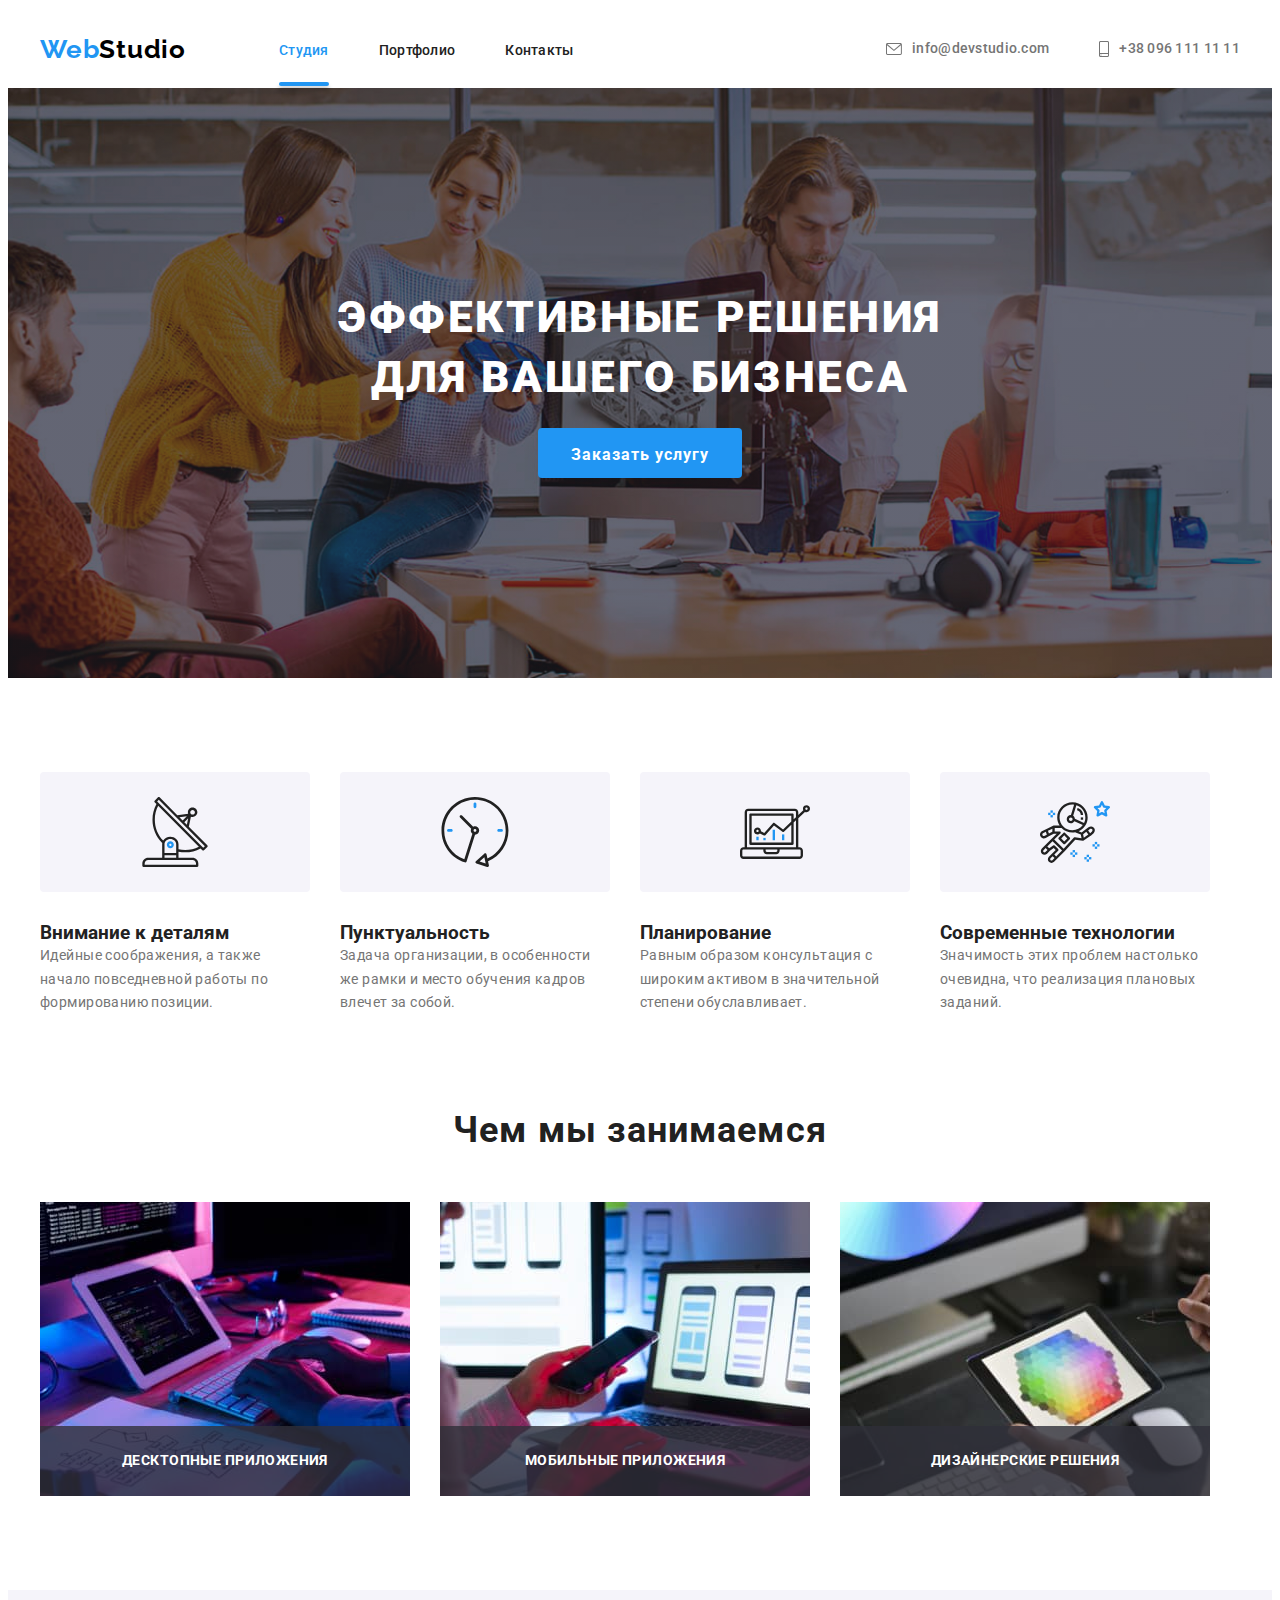
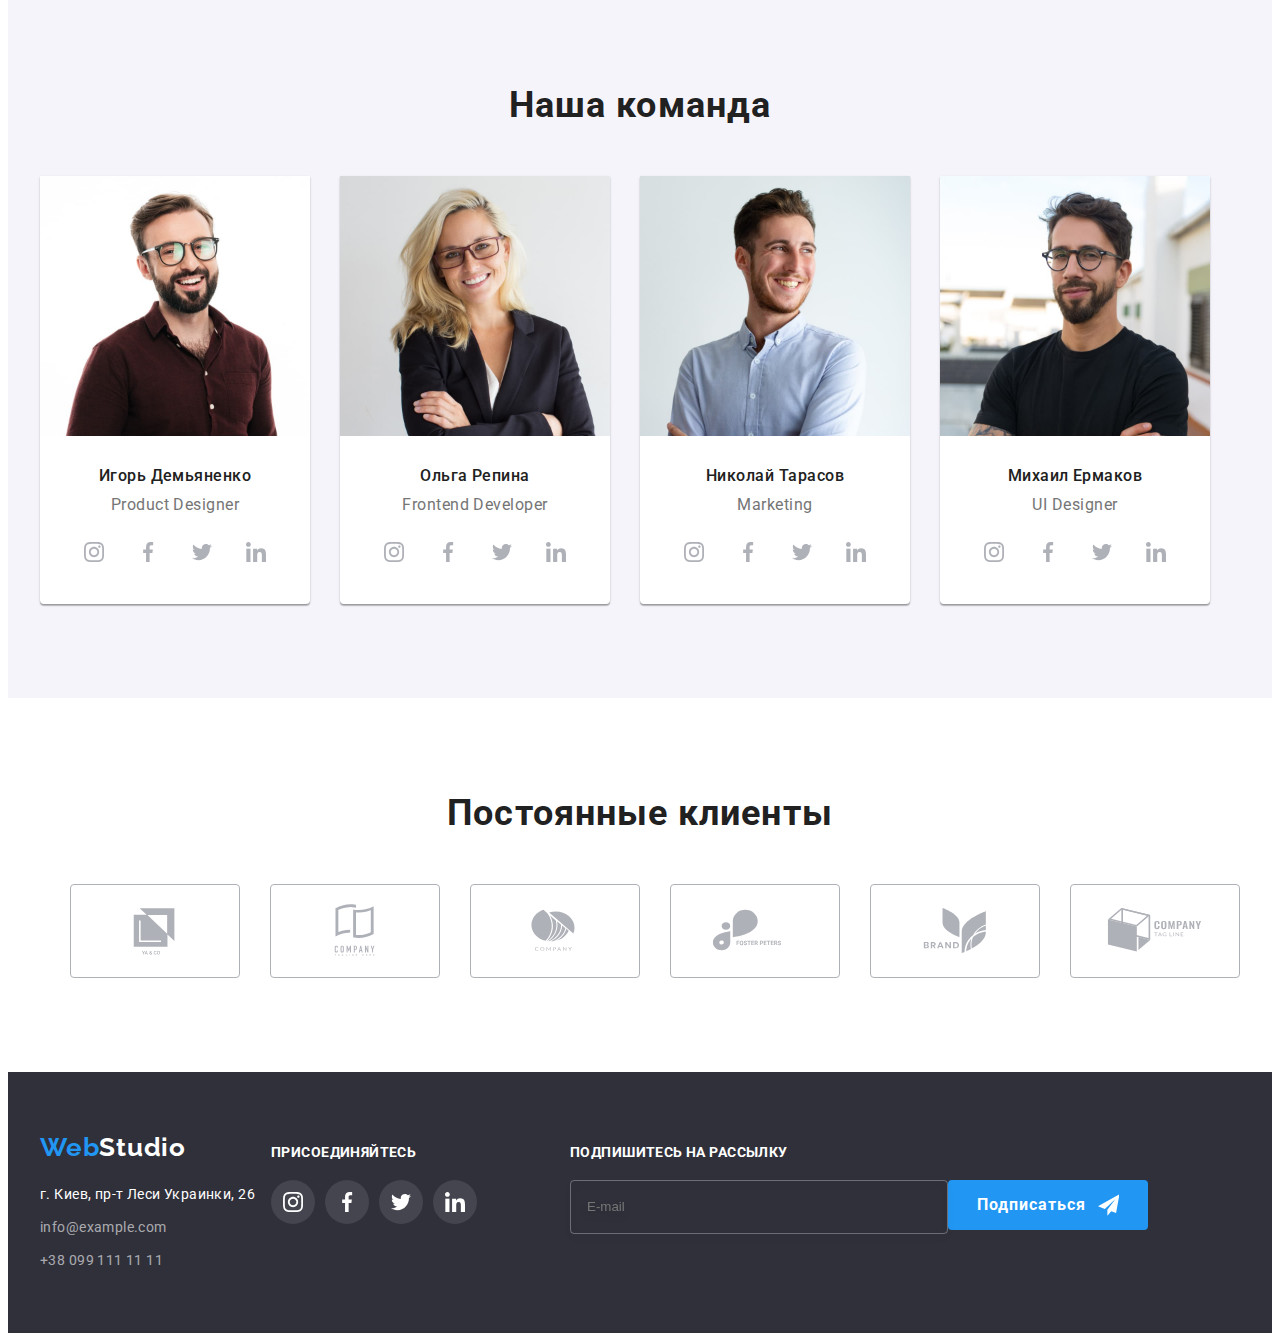
==== commit 25d28c90: "add &" ====
--- a/index.html
+++ b/index.html
@@ -18,7 +18,7 @@
       referrerpolicy="no-referrer"
     />
     <title>WebStudio</title>
-    <link rel="stylesheet" href="./css/styles.css" />
+    <link rel="stylesheet" href="./css/main.min.css" />
   </head>
   <body>
     <header class="header">
@@ -414,7 +414,7 @@
           <div class="subscribe-wrap">
           <form class="footer-modal">
             <label>
-                <input type="mail" class="input-footer" placeholder="E-mail">
+                <input type="email" class="input-footer" placeholder="E-mail">
             </label>
           </form>
           <button type="button" class="btn">Подписаться
@@ -458,7 +458,7 @@
             <div class="modal-field">
           <label class="modal-label" for="user-mail">Почта</label>
           <div class="input-wrap">
-            <input type="mail" class="modal-input" name="mail" id="user-mail" required>
+            <input type="email" class="modal-input" name="mail" id="user-mail" required>
             <svg class="input-icon" width="18" height="18">
               <use href="./images/icon/icons.svg#icon-email"></use>
             </svg>
@@ -467,9 +467,8 @@
           <div class="modal-field">
           <label class="modal-label" for="coment">Комментарий</label>
             <textarea class="modal-coment" name="comemt" id="coment" placeholder="Введите текст"></textarea>
-          
-        </div>
-        <div class="modal-field check-wrap">
+          </div>
+        <div class="modal-field">
           <input type="checkbox" name="privacy" id="privacy" class="input-check visually-hidden" required>
           <label for="privacy" class="check-text">
             <span>
@@ -482,7 +481,6 @@
          </form>
       </div>
       </div>
-
     <script src="./js/modal.js"></script>
   </body>
-</html>
+</html>--- a/css/main.min.css
+++ b/css/main.min.css
@@ -0,0 +1 @@
+:root{--link-color: #2196f3;--title-color: #212121;--text-color: #757575;--btn-text-color: #ffffff;--btn-background-color: #2196f3;--footer-background: #2f303a;--icon-color: #afb1b8;--about-icon-color: #f5f4fa}h1,h2,h3,h4,h5,h6,p{margin:0}ul{list-style:none;margin:0;padding-left:0}html{box-sizing:border-box}body{font-family:Roboto,serif;color:var(--title-color)}img{display:block;max-width:100%;height:auto}section{padding-top:94px;padding-bottom:94px}.link{text-decoration:none}.link:hover,.link:focus{color:var(--link-color)}.container{margin:0 auto;width:1200px;padding-left:15px;padding-right:15px}.visually-hidden{position:absolute;white-space:nowrap;width:1px;height:1px;overflow:hidden;border:0;padding:0;clip:rect(0 0 0 0);clip-path:inset(50%);margin:-1px}.backdrop{position:fixed;width:100%;height:100%;left:0;top:0;background:rgba(0,0,0,.2);transition:opacity 250ms cubic-bezier(0.4, 0, 0.2, 1),visibility 250ms cubic-bezier(0.4, 0, 0.2, 1)}.modal{position:absolute;width:528px;min-height:581px;left:50%;top:50%;transform:translate(-50%, -50%) scale(1);background:#fff;box-shadow:0px 1px 3px rgba(0,0,0,.12),0px 1px 1px rgba(0,0,0,.14),0px 2px 1px rgba(0,0,0,.2);border-radius:4px;transition:transform 250ms cubic-bezier(0.4, 0, 0.2, 1);padding:40px}.backdrop.is-hidden .modal{transform:translate(50%, 0) scale(0)}.modal-close-btn{position:absolute;top:8px;right:8px;width:30px;height:30px;border:1px solid rgba(0,0,0,.1);border-radius:50%;display:flex;justify-content:center;align-items:center;background:rgba(0,0,0,0);padding:6px;cursor:pointer}.modal-icon:hover,.modal-icon:focus{fill:var(--btn-background-color);transition:fill 250ms cubic-bezier(0.4, 0, 0.2, 1)}.is-hidden{opacity:0;visibility:hidden;pointer-events:none}.modal-header{font-weight:700;font-size:20px;line-height:1.15;text-align:center;letter-spacing:.03em;color:var(--title-color);margin-bottom:12px}.modal-label{display:block;font-size:12px;line-height:1.1666666667;letter-spacing:.01em;color:var(--text-color);margin-bottom:4px}.modal-field:nth-child(-n+3){margin-bottom:10px}.input-wrap{position:relative}.modal-input{width:100%;height:40px;border:1px solid rgba(33,33,33,.2);border-radius:4px;background-color:rgba(0,0,0,0);padding-left:42px;outline:rgba(0,0,0,0);cursor:pointer}.modal-input:hover,.modal-input:focus{outline:1px solid var(--btn-background-color);border-color:var(--btn-background-color);transition:outline 250ms cubic-bezier(0.4, 0, 0.2, 1),border-color 250ms cubic-bezier(0.4, 0, 0.2, 1)}.input-icon{position:absolute;left:12px;top:50%;transform:translateY(-50%)}.modal-input:hover+.input-icon,.modal-input:focus+.input-icon{fill:var(--btn-background-color);transition:fill 250ms cubic-bezier(0.4, 0, 0.2, 1)}.modal-coment{display:block;width:100%;height:120px;border:1px solid rgba(33,33,33,.2);border-radius:4px;background-color:rgba(0,0,0,0);padding:12px 16px;resize:none}.modal-coment:hover,.modal-coment:focus{outline:1px solid var(--btn-background-color);border-color:var(--btn-background-color);transition:outline 250ms cubic-bezier(0.4, 0, 0.2, 1),border-color 250ms cubic-bezier(0.4, 0, 0.2, 1)}.modal-field:nth-child(4){margin-bottom:20px}.modal-coment::placeholder{font-size:12px;line-height:1.17;letter-spacing:.01em;color:rgba(117,117,117,.5)}.check-text{font-size:14px;line-height:1.7142857143;letter-spacing:.03em;color:var(--text-color);display:flex;align-items:center;justify-content:center}.check-text a{color:var(--link-color)}.check-text span{border:1px solid var(--title-color);margin-right:7px;display:flex;justify-content:center;align-items:center}.input-check:checked+.check-text .check-text span{background-color:var(--btn-background-color);border:none;border-radius:2px}.check-icon{fill:rgba(0,0,0,0);padding:2px}.input-check:checked+.check-text .check-icon{fill:var(--btn-text-color)}.modal-field:nth-child(5){margin-bottom:30px}.modal-btn-send{display:block;margin:0 auto;border:0px}.header-list{display:flex;align-items:center}.header-nav{display:flex;align-items:center;padding-top:26px;padding-bottom:23px}.header-list-item:not(:last-child){margin-right:50px}.header-link{font-weight:500;font-size:14px;line-height:1.14;letter-spacing:.02em;color:inherit;padding-bottom:32px;padding-top:32px}.current{position:relative;color:var(--link-color)}.current::after{content:"";position:absolute;bottom:4px;display:block;width:100%;height:4px;border-radius:2px;background-color:var(--link-color);box-shadow:0px 4px 4px rgba(0,0,0,.25)}.header-mail,.header-tel{display:flex;font-weight:500;font-size:14px;line-height:1.14;letter-spacing:.02em;color:var(--text-color)}.header-mail{margin-right:50px}.header-contacts{display:flex;margin-left:auto}.header-icon{align-self:center;margin-right:10px;fill:var(--text-color)}.header-contacts>a.link:hover .header-icon,.header-contacts>a.link:focus .header-icon{fill:var(--link-color)}.link{transition:background-color 250ms cubic-bezier(0.4, 0, 0.2, 1),color 250ms cubic-bezier(0.4, 0, 0.2, 1)}.logo{font-family:"Raleway";font-style:normal;font-weight:700;font-size:26px;line-height:1.19;letter-spacing:.03em;color:#000;text-decoration:none}.logo-web{color:var(--link-color)}.logo-studio-header{color:#000}.header-logo{margin-right:93px}.logo-studio-footer{color:#fff}.hero{background-color:#2f303a;background-image:linear-gradient(rgba(47, 48, 58, 0.4), rgba(47, 48, 58, 0.4)),url(../images/icon/background-hero.jpg);background-repeat:no-repeat;background-position:center;background-size:cover;text-align:center;padding-top:200px;padding-bottom:200px}.hero-title{font-weight:900;font-size:44px;line-height:1.36;letter-spacing:.06em;text-transform:uppercase;color:#fff;margin-top:0;margin-bottom:20px;width:696px;margin-left:auto;margin-right:auto}.btn{min-width:200px;height:50px;font-family:inherit;font-style:normal;font-weight:700;font-size:16px;line-height:1.88;align-items:center;text-align:center;letter-spacing:.06em;color:var(--btn-text-color);background:var(--btn-background-color);cursor:pointer;border-radius:4px;padding:11px 32px;border:1px solid rgba(0,0,0,0);transition:background-color 250ms cubic-bezier(0.4, 0, 0.2, 1)}.btn:hover{background:#188ce8}.about-list{display:flex}.about-item{margin-left:30px}.about-item:first-child{margin-left:0}.about-item.about-list-title{font-weight:700;font-size:14px;line-height:1.14;letter-spacing:.03em;text-transform:uppercase;color:inherit;margin-bottom:10px}.about-list-text{font-size:14px;line-height:1.71;letter-spacing:.03em;color:var(--text-color);width:270px}.about-icon-list{display:flex;justify-content:center;align-items:center;width:270px;height:120px;background-color:var(--about-icon-color);margin-bottom:30px;border-radius:4px}.work-title,.team-title,.clients-title{font-weight:700;font-size:36px;line-height:1.17;text-align:center;letter-spacing:.03em;color:inherit;margin-bottom:50px}.work{padding-top:0}.work-list{display:flex}.work-list-item{position:relative}.work-list-item+.work-list-item{margin-left:30px}.work-item-text{position:absolute;content:"";bottom:0;color:var(--btn-text-color);font-weight:700;font-size:14px;line-height:1.14;text-align:center;letter-spacing:.03em;text-transform:uppercase;width:100%;display:block;padding:27px 0;background:rgba(47,48,58,.8)}.team{background:#f5f4fa}.team-list{display:flex}.team-list-item{box-shadow:0px 1px 3px rgba(0,0,0,.12),0px 1px 1px rgba(0,0,0,.14),0px 2px 1px rgba(0,0,0,.2);text-align:center;padding-bottom:30px;background-color:#fff;border-radius:0px 0px 4px 4px}.team-list-item:not(:first-child){margin-left:30px}.team-list-name{font-weight:500;font-size:16px;line-height:1.19;letter-spacing:.03em;color:inherit;margin-top:30px;margin-bottom:10px}.team-list-prof{font-size:16px;line-height:1.19;letter-spacing:.03em;color:var(--text-color);margin-bottom:16px}.team-sos-list{display:flex;justify-content:center}.team-soc-item{width:44px;height:44px;margin-left:10px}.team-soc-item:first-child{margin-left:0}.team-soc-link{display:flex;align-items:center;justify-content:center;width:100%;height:100%;border-radius:50%;color:var(--icon-color)}.team-soc-link:hover,.team-soc-link:focus{background-color:var(--btn-background-color);color:var(--btn-text-color)}.team-soc-icon{fill:currentColor}.clients-list{display:flex;justify-content:center}.clients-item{width:170px;height:92px;margin-left:30px;border:1px solid var(--icon-color);border-radius:4px}.clients-itemfirst-child{margin-left:0}.clients-list-link{display:flex;align-items:center;justify-content:center;width:100%;height:100%;border-radius:4px;color:var(--icon-color)}.clients-list-link:hover,.clients-list-link:focus{color:var(--link-color);border:1px solid var(--link-color);transition:color 250ms cubic-bezier(0.4, 0, 0.2, 1),border 250ms cubic-bezier(0.4, 0, 0.2, 1)}.clients-icon{fill:currentColor}.footer{background:var(--footer-background);padding-top:60px;padding-bottom:60px}.footer .container{display:flex}.address{min-width:231px}.footer-list{margin-top:20px}.footer-list-item:not(:last-child){margin-bottom:9px}.footer-list-address{font-family:inherit;font-style:normal;font-size:14px;line-height:1.71;letter-spacing:.03em;color:#fff;margin-bottom:9px}.footer-mail,.fotter-tel{font-family:inherit;font-style:normal;font-size:14px;line-height:1.71;letter-spacing:.03em;color:rgba(255,255,255,.6)}.join{margin-left:70p;align-items:center}.join-header{font-weight:700;font-size:14px;line-height:16px;letter-spacing:.03em;text-transform:uppercase;color:#fff;margin-bottom:20px;padding-top:12px}.join-soc-list{display:flex;justify-content:center}.join-soc-item{width:44px;height:44px;margin-left:10px}.join-soc-item:first-child{margin-left:0}.join-soc-link{display:flex;align-items:center;justify-content:center;width:100%;height:100%;border-radius:50%;background-color:rgba(255,255,255,.1);color:var(--btn-text-color)}.join-soc-link:hover,.join-soc-link:focus{background-color:var(--btn-background-color);color:var(--btn-text-color)}.join-soc-icon{fill:currentColor}.subscribe{width:570px;margin-left:93px}.subscribe-wrap{display:flex;justify-content:space-between}.subscribe-header{font-weight:700;font-size:14px;line-height:16px;letter-spacing:.03em;text-transform:uppercase;color:#fff;margin-bottom:20px;padding-top:12px}.input-footer{width:358px;height:50px;background-color:rgba(0,0,0,0);border:1px solid rgba(255,255,255,.3);filter:drop-shadow(0px 4px 4px rgba(0, 0, 0, 0.15));border-radius:4px;padding-left:16px;color:var(--btn-text-color)}.input-footer::placeholder{padding-top:15px}.subscribe button{padding:10px 28px;display:flex}.footer-modal-icon{fill:var(--btn-text-color);margin-left:12px}.border{border-bottom:1px solid #ececec}.portfolio-btn{display:flex;justify-content:center;margin-bottom:50px}.portfolio-btn-item{font-family:inherit;font-style:normal;font-weight:500;font-size:16px;line-height:1.63;text-align:center;letter-spacing:.03em;color:#212121;cursor:pointer;border-radius:4px;background:#f5f4fa;border:rgba(0,0,0,0);margin-right:8px;padding:6px 22px;transition:background-color 250ms cubic-bezier(0.4, 0, 0.2, 1),color 250ms cubic-bezier(0.4, 0, 0.2, 1),box-shadow 250ms cubic-bezier(0.4, 0, 0.2, 1)}.portfolio-btn-item:hover,.portfolio-btn-item:focus{background:var(--btn-background-color);color:var(--btn-text-color);box-shadow:0px 3px 1px rgba(0,0,0,.1),0px 1px 2px rgba(0,0,0,.08),0px 2px 2px rgba(0,0,0,.12)}.portfolio-list{display:flex;flex-wrap:wrap;margin-left:-30px}.portfolio-list-item{margin-left:30px;margin-bottom:30px;border-bottom-width:1px;transition:box-shadow 250ms cubic-bezier(0.4, 0, 0.2, 1)}.portfolio-list-item:nth-child(3n+1){margin-left:0}.portfolio-list-item:nth-child(n+7){margin-bottom:0}.portfolio-list-item:hover{box-shadow:0px 1px 1px rgba(0,0,0,.12),0px 4px 4px rgba(0,0,0,.06),1px 4px 6px rgba(0,0,0,.16)}.potfolio-top-wrap{position:relative;overflow:hidden}.portfolio-list-item:hover .potfolio-overley{transform:translateY(0)}.potfolio-overley{position:absolute;top:0;font-size:18px;line-height:1.56;letter-spacing:.03em;text-align:center;color:#fff;background:rgba(33,150,243,.9);padding:63px 24px;height:100%;transform:translateY(100%);transition:transform 250ms cubic-bezier(0.4, 0, 0.2, 1)}.portfolio-img{padding:24px 20px;border:1px solid #eee}.portfolio-list-title{font-weight:700;font-size:18px;line-height:2;letter-spacing:.06em;color:inherit}.portfolio-list-text{font-size:16px;line-height:1.88;letter-spacing:.03em;color:var(--text-color)}/*# sourceMappingURL=main.min.css.map */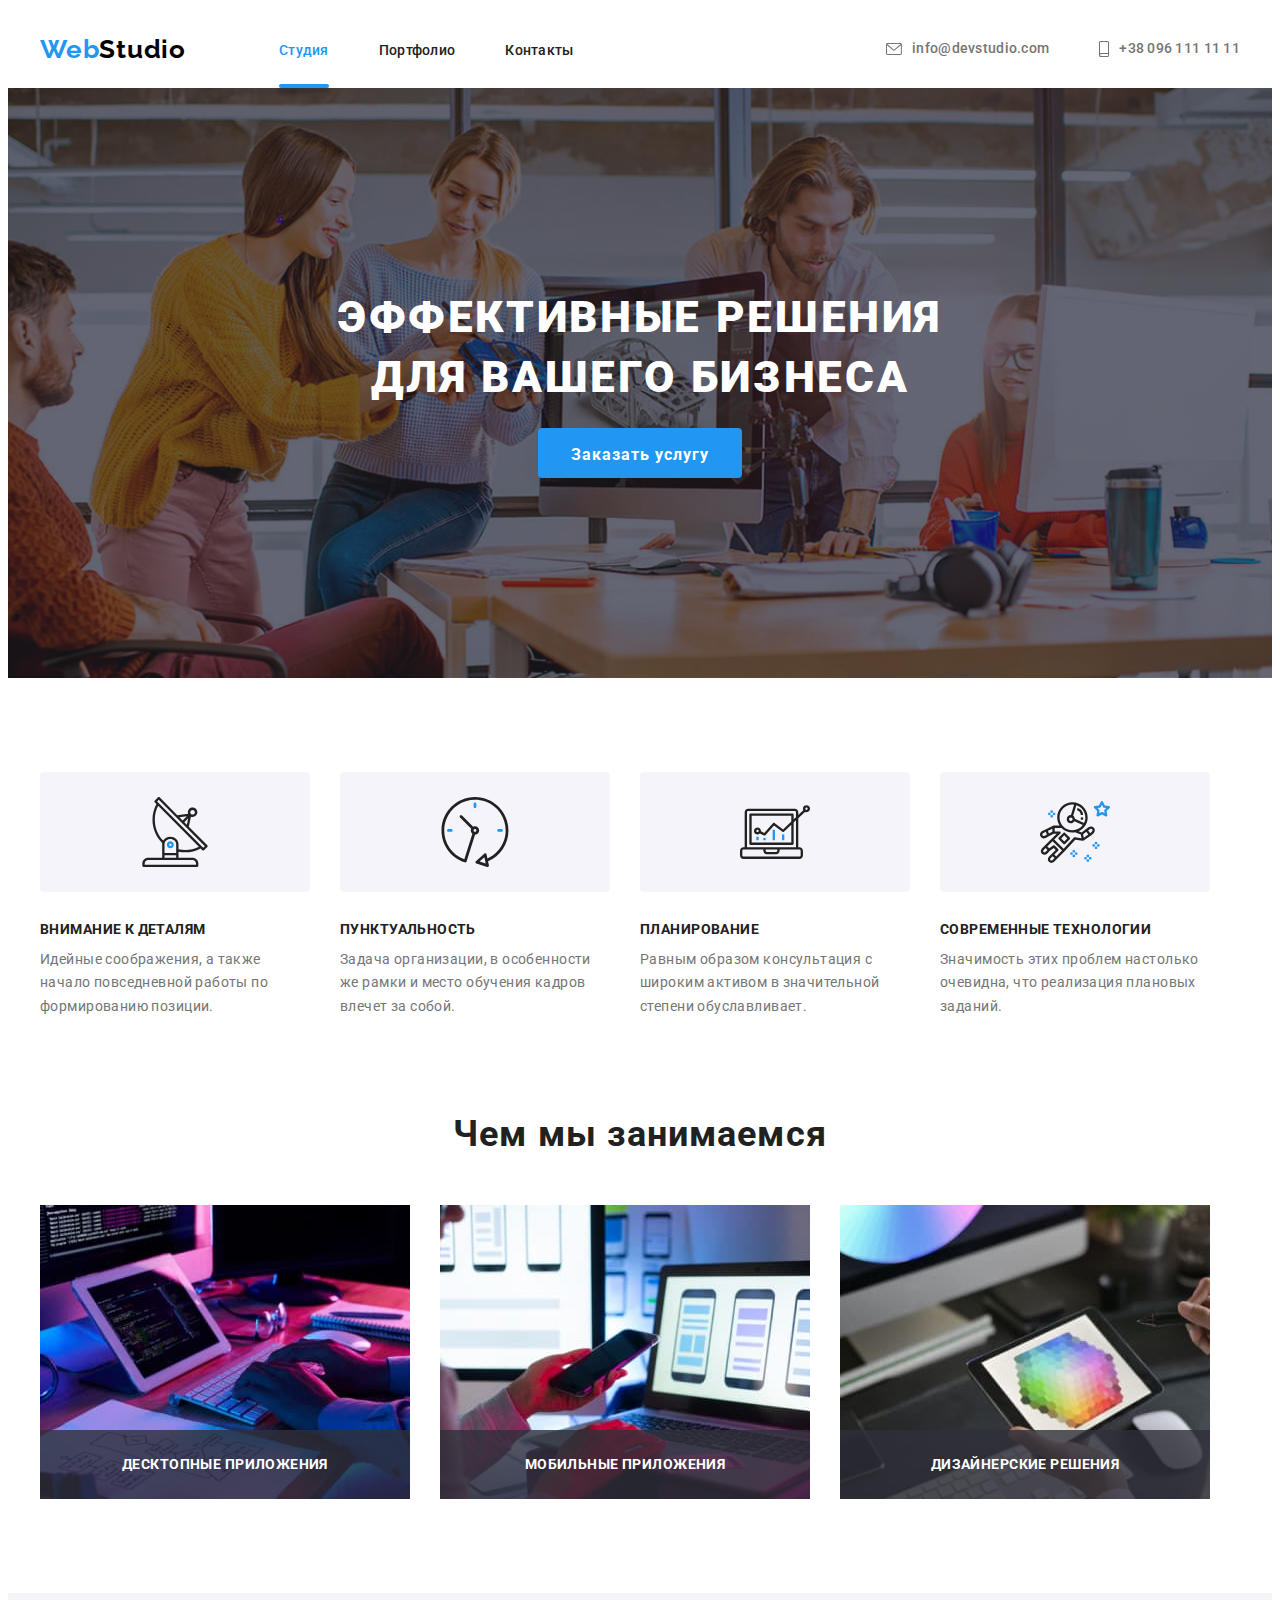
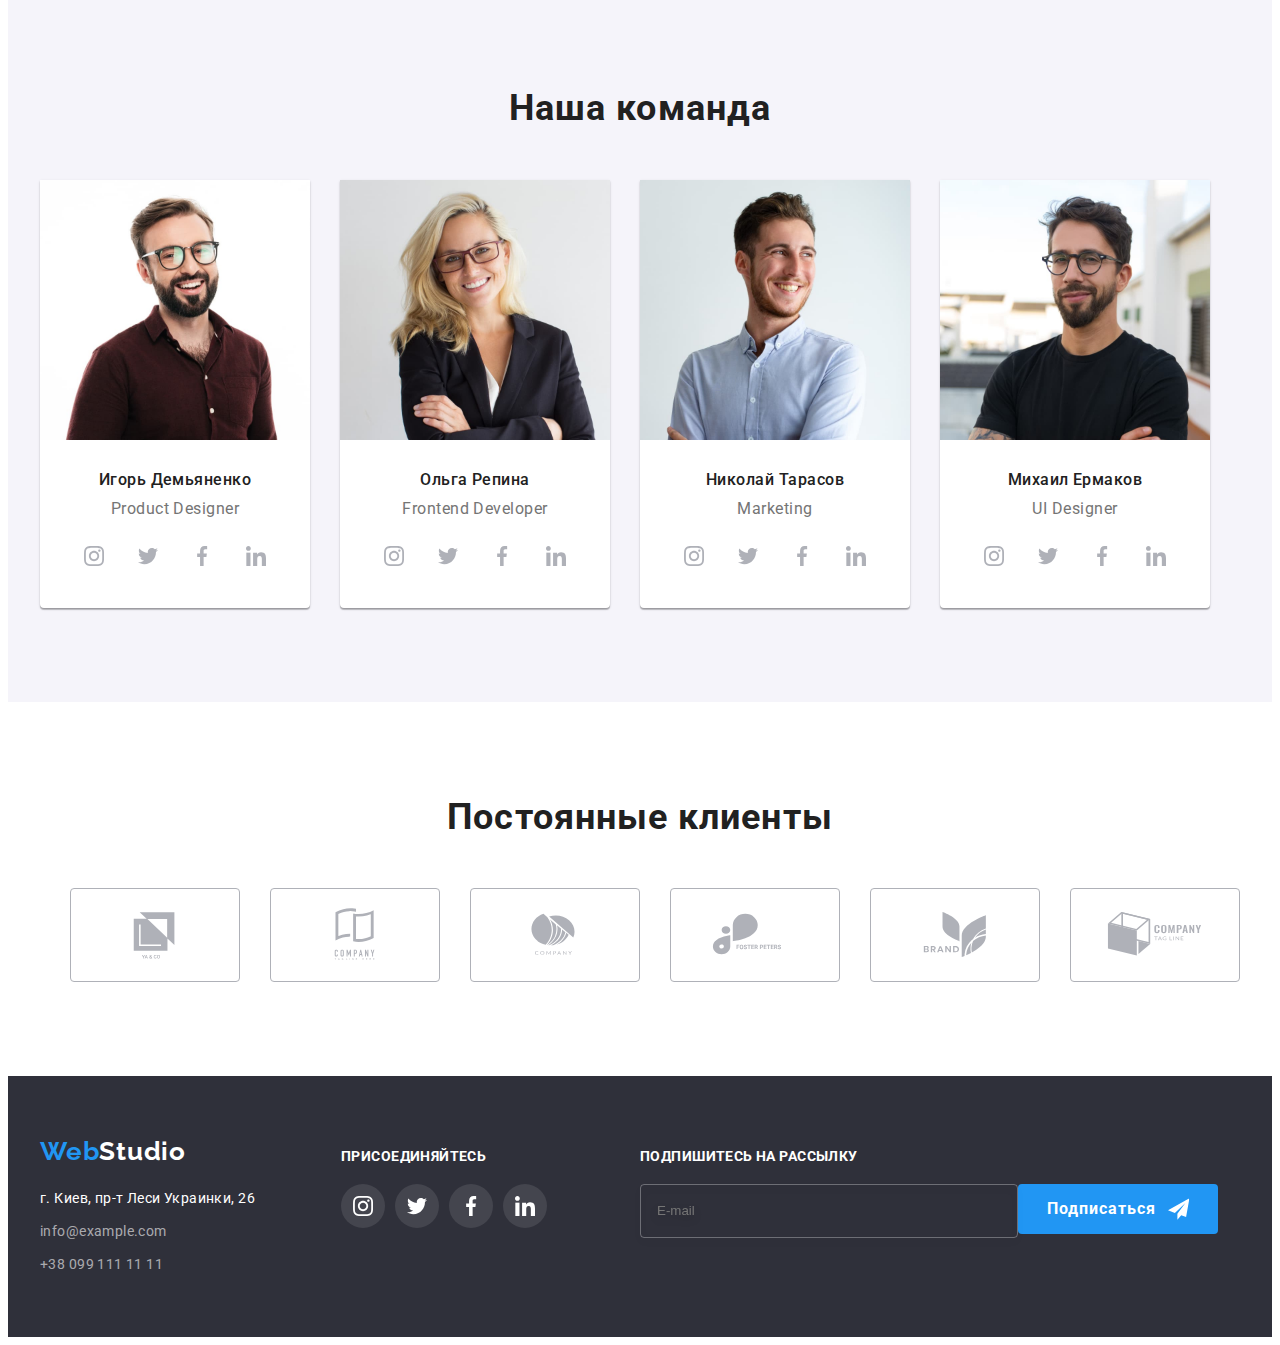
==== commit abce61d6: "add BEM" ====
--- a/index.html
+++ b/index.html
@@ -23,28 +23,28 @@
   <body>
     <header class="header">
       <div class="container">
-        <nav class="header-nav">
-          <a href="./index.html" lang="en" class="logo header-logo"
-            ><span class="logo-web">Web</span><span class="logo-studio-header">Studio</span></a
+        <nav class="nav">
+          <a href="./index.html" lang="en" class="logo logo__wrap"
+            ><span class="">Web</span><span class="logo__origin">Studio</span></a
           >
-          <ul class="header-list list">
-            <li class="header-list-item">
-              <a href="./index.html" class="header-link link current">Студия</a>
-            </li>
-            <li class="header-list-item">
-              <a href="./portfolio.html" class="header-link link">Портфолио</a>
-            </li>
-            <li class="header-list-item"><a href="" class="header-link link">Контакты</a></li>
-          </ul>
-          <div class="header-contacts">
-            <a href="mailto=info@devstudio.com" class="header-mail link">
-              <svg class="header-icon" width="16" height="12">
+          <ul class="menu list">
+            <li class="menu__item">
+              <a href="./index.html" class="menu__link link current">Студия</a>
+            </li>
+            <li class="menu__item">
+              <a href="./portfolio.html" class="menu__link link">Портфолио</a>
+            </li>
+            <li class="menu__item"><a href="" class="menu__link link">Контакты</a></li>
+          </ul>
+          <div class="contacts">
+            <a href="mailto=info@devstudio.com" class="contacts__mail link">
+              <svg class="contacts__icon" width="16" height="12">
                 <use href="./images/icon/icons.svg#icon-envelope"></use>
               </svg>
               info@devstudio.com</a
             >
-            <a href="tel=+380961111111" class="header-tel link"
-              ><svg class="header-icon" width="10" height="16">
+            <a href="tel=+380961111111" class="contacts__tel link"
+              ><svg class="contacts__icon" width="10" height="16">
                 <use href="./images/icon/icons.svg#icon-smartphone"></use>
               </svg>
               +38 096 111 11 11</a
@@ -53,57 +53,56 @@
         </nav>
       </div>
     </header>
-
     <main>
       <section class="hero">
-        <h1 class="hero-title">Эффективные решения для вашего бизнеса</h1>
+        <h1 class="hero__title">Эффективные решения для вашего бизнеса</h1>
         <button type="button" class="btn" data-modal-open>Заказать услугу</button>
       </section>
       <section class="about">
         <div class="container">
           <h2 class="visually-hidden">Преимущества</h2>
-          <ul class="about-list list">
-            <li class="about-item">
-              <div class="about-icon-list">
-                <svg class="about-icon" width="70" height="70">
+          <ul class="benefits list">
+            <li class="benefits__item">
+              <div class="benefits__icon-list">
+                <svg class="benefits-icon" width="70" height="70">
                   <use href="./images/icon/icons.svg#icon-antenna"></use>
                 </svg>
               </div>
-              <h3 class="about-list-title">Внимание к деталям</h3>
-              <p class="about-list-text">
+              <h3 class="benefits__item-title">Внимание к деталям</h3>
+              <p class="benefits__item-text">
                 Идейные соображения, а также начало повседневной работы по формированию позиции.
               </p>
             </li>
-            <li class="about-item">
-              <div class="about-icon-list">
-                <svg class="about-icon" width="70" height="70">
+            <li class="benefits__item">
+              <div class="benefits__icon-list">
+                <svg class="benefits-icon" width="70" height="70">
                   <use href="./images/icon/icons.svg#icon-clock"></use>
                 </svg>
               </div>
-              <h3 class="about-list-title">Пунктуальность</h3>
-              <p class="about-list-text">
+              <h3 class="benefits__item-title">Пунктуальность</h3>
+              <p class="benefits__item-text">
                 Задача организации, в особенности же рамки и место обучения кадров влечет за собой.
               </p>
             </li>
-            <li class="about-item">
-              <div class="about-icon-list">
-                <svg class="about-icon" width="70" height="70">
+            <li class="benefits__item">
+              <div class="benefits__icon-list">
+                <svg class="benefits-icon" width="70" height="70">
                   <use href="./images/icon/icons.svg#icon-diagram"></use>
                 </svg>
               </div>
-              <h3 class="about-list-title">Планирование</h3>
-              <p class="about-list-text">
+              <h3 class="benefits__item-title">Планирование</h3>
+              <p class="benefits__item-text">
                 Равным образом консультация с широким активом в значительной степени обуславливает.
               </p>
             </li>
-            <li class="about-item">
-              <div class="about-icon-list">
-                <svg class="about-icon" width="70" height="70">
+            <li class="benefits__item">
+              <div class="benefits__icon-list">
+                <svg class="benefits-icon" width="70" height="70">
                   <use href="./images/icon/icons.svg#icon-astronaut"></use>
                 </svg>
               </div>
-              <h3 class="about-list-title">Современные технологии</h3>
-              <p class="about-list-text">
+              <h3 class="benefits__item-title">Современные технологии</h3>
+              <p class="benefits__item-text">
                 Значимость этих проблем настолько очевидна, что реализация плановых заданий.
               </p>
             </li>
@@ -112,191 +111,191 @@
       </section>
       <section class="work">
         <div class="container">
-          <h2 class="work-title">Чем мы занимаемся</h2>
-          <ul class="work-list list">
-            <li class="work-list-item">
+          <h2 class="work__title">Чем мы занимаемся</h2>
+          <ul class="work__list list">
+            <li class="work__item">
               <img
                 src="./images/work/box-1.jpg"
                 alt="руки возле ноутбука"
                 width="370"
                 height="295"
               />
-              <p class="work-item-text">Десктопные приложения</p>
-            </li>
-            <li class="work-list-item">
+              <p class="work__text">Десктопные приложения</p>
+            </li>
+            <li class="work__item">
               <img
                 src="./images/work/box-2.jpg"
                 alt="тестирование мобильного приложения"
                 width="370"
                 height="295"
               />
-              <p class="work-item-text">Мобильные приложения</p>
-            </li>
-            <li class="work-list-item">
+              <p class="work__text">Мобильные приложения</p>
+            </li>
+            <li class="work__item">
               <img src="./images/work/box-3.jpg" alt="цветовая гамма" width="370" height="295" />
-              <p class="work-item-text">Дизайнерские решения</p>
+              <p class="work__text">Дизайнерские решения</p>
             </li>
           </ul>
         </div>
       </section>
       <section class="team">
         <div class="container">
-          <h2 class="team-title">Наша команда</h2>
-          <ul class="team-list list">
-            <li class="team-list-item">
+          <h2 class="team__title">Наша команда</h2>
+          <ul class="team__list list">
+            <li class="team__item">
               <img
                 src="./images/team/master-1.jpg"
                 alt="наш работник Игорь Демьяненко"
                 width="270"
                 height="260"
               />
-              <h3 class="team-list-name">Игорь Демьяненко</h3>
-              <p lang="en" class="team-list-prof">Product Designer</p>
-              <ul class="team-sos-list list">
-                <li class="team-soc-item">
-                  <a href="" class="team-soc-link link">
-                    <svg class="team-soc-icon" width="20" height="20">
+              <h3 class="team__after-title">Игорь Демьяненко</h3>
+              <p lang="en" class="team__text">Product Designer</p>
+              <ul class="soc__list list">
+                <li class="soc__item">
+                  <a href="" class="soc__link link">
+                    <svg class="soc__icon" width="20" height="20">
                       <use href="./images/icon/icons.svg#icon-instagram"></use>
                     </svg>
                   </a>
                 </li>
-                <li class="team-soc-item">
-                  <a href="" class="team-soc-link link">
-                    <svg class="team-soc-icon" width="20" height="20">
+                <li class="soc__item">
+                  <a href="" class="soc__link link">
+                    <svg class="soc__icon" width="20" height="20">
+                      <use href="./images/icon/icons.svg#icon-twitter"></use>
+                    </svg>
+                  </a>
+                </li>
+                <li class="soc__item">
+                  <a href="" class="soc__link link">
+                    <svg class="soc__icon" width="20" height="20">
                       <use href="./images/icon/icons.svg#icon-facebook"></use>
                     </svg>
                   </a>
                 </li>
-                <li class="team-soc-item">
-                  <a href="" class="team-soc-link link">
-                    <svg class="team-soc-icon" width="20" height="20">
-                      <use href="./images/icon/icons.svg#icon-twitter"></use>
-                    </svg>
-                  </a>
-                </li>
-                <li class="team-soc-item">
-                  <a href="" class="team-soc-link link">
-                    <svg class="team-soc-icon" width="20" height="20">
+                <li class="soc__item">
+                  <a href="" class="soc__link link">
+                    <svg class="soc__icon" width="20" height="20">
                       <use href="./images/icon/icons.svg#icon-linkedin"></use>
                     </svg>
                   </a>
                 </li>
               </ul>
             </li>
-            <li class="team-list-item">
+            <li class="team__item">
               <img
                 src="./images/team/master-2.jpg"
                 alt="наша работница Ольга Репина"
                 width="270"
                 height="260"
               />
-              <h3 class="team-list-name">Ольга Репина</h3>
-              <p lang="en" class="team-list-prof">Frontend Developer</p>
-              <ul class="team-sos-list list">
-                <li class="team-soc-item">
-                  <a href="" class="team-soc-link link">
-                    <svg class="team-soc-icon" width="20" height="20">
+              <h3 class="team__after-title">Ольга Репина</h3>
+              <p lang="en" class="team__text">Frontend Developer</p>
+              <ul class="soc__list list">
+                <li class="soc__item">
+                  <a href="" class="soc__link link">
+                    <svg class="soc__icon" width="20" height="20">
                       <use href="./images/icon/icons.svg#icon-instagram"></use>
                     </svg>
                   </a>
                 </li>
-                <li class="team-soc-item">
-                  <a href="" class="team-soc-link link">
-                    <svg class="team-soc-icon" width="20" height="20">
+                <li class="soc__item">
+                  <a href="" class="soc__link link">
+                    <svg class="soc__icon" width="20" height="20">
+                      <use href="./images/icon/icons.svg#icon-twitter"></use>
+                    </svg>
+                  </a>
+                </li>
+                <li class="soc__item">
+                  <a href="" class="soc__link link">
+                    <svg class="soc__icon" width="20" height="20">
                       <use href="./images/icon/icons.svg#icon-facebook"></use>
                     </svg>
                   </a>
                 </li>
-                <li class="team-soc-item">
-                  <a href="" class="team-soc-link link">
-                    <svg class="team-soc-icon" width="20" height="20">
-                      <use href="./images/icon/icons.svg#icon-twitter"></use>
-                    </svg>
-                  </a>
-                </li>
-                <li class="team-soc-item">
-                  <a href="" class="team-soc-link link">
-                    <svg class="team-soc-icon" width="20" height="20">
+                <li class="soc__item">
+                  <a href="" class="soc__link link">
+                    <svg class="soc__icon" width="20" height="20">
                       <use href="./images/icon/icons.svg#icon-linkedin"></use>
                     </svg>
                   </a>
                 </li>
               </ul>
             </li>
-            <li class="team-list-item">
+            <li class="team__item">
               <img
                 src="./images/team/master-3.jpg"
                 alt="наш работник Николай Тарасов"
                 width="270"
                 height="260"
               />
-              <h3 class="team-list-name">Николай Тарасов</h3>
-              <p lang="en" class="team-list-prof">Marketing</p>
-              <ul class="team-sos-list list">
-                <li class="team-soc-item">
-                  <a href="" class="team-soc-link link">
-                    <svg class="team-soc-icon" width="20" height="20">
+              <h3 class="team__after-title">Николай Тарасов</h3>
+              <p lang="en" class="team__text">Marketing</p>
+              <ul class="soc__list list">
+                <li class="soc__item">
+                  <a href="" class="soc__link link">
+                    <svg class="soc__icon" width="20" height="20">
                       <use href="./images/icon/icons.svg#icon-instagram"></use>
                     </svg>
                   </a>
                 </li>
-                <li class="team-soc-item">
-                  <a href="" class="team-soc-link link">
-                    <svg class="team-soc-icon" width="20" height="20">
+                <li class="soc__item">
+                  <a href="" class="soc__link link">
+                    <svg class="soc__icon" width="20" height="20">
+                      <use href="./images/icon/icons.svg#icon-twitter"></use>
+                    </svg>
+                  </a>
+                </li>
+                <li class="soc__item">
+                  <a href="" class="soc__link link">
+                    <svg class="soc__icon" width="20" height="20">
                       <use href="./images/icon/icons.svg#icon-facebook"></use>
                     </svg>
                   </a>
                 </li>
-                <li class="team-soc-item">
-                  <a href="" class="team-soc-link link">
-                    <svg class="team-soc-icon" width="20" height="20">
-                      <use href="./images/icon/icons.svg#icon-twitter"></use>
-                    </svg>
-                  </a>
-                </li>
-                <li class="team-soc-item">
-                  <a href="" class="team-soc-link link">
-                    <svg class="team-soc-icon" width="20" height="20">
+                <li class="soc__item">
+                  <a href="" class="soc__link link">
+                    <svg class="soc__icon" width="20" height="20">
                       <use href="./images/icon/icons.svg#icon-linkedin"></use>
                     </svg>
                   </a>
                 </li>
               </ul>
             </li>
-            <li class="team-list-item">
+            <li class="team__item">
               <img
                 src="./images/team/master-4.jpg"
                 alt="наш работник Михаил Ермаков"
                 width="270"
                 height="260"
               />
-              <h3 class="team-list-name">Михаил Ермаков</h3>
-              <p lang="en" class="team-list-prof">UI Designer</p>
-              <ul class="team-sos-list list">
-                <li class="team-soc-item">
-                  <a href="" class="team-soc-link link">
-                    <svg class="team-soc-icon" width="20" height="20">
+              <h3 class="team__after-title">Михаил Ермаков</h3>
+              <p lang="en" class="team__text">UI Designer</p>
+              <ul class="soc__list list">
+                <li class="soc__item">
+                  <a href="" class="soc__link link">
+                    <svg class="soc__icon" width="20" height="20">
                       <use href="./images/icon/icons.svg#icon-instagram"></use>
                     </svg>
                   </a>
                 </li>
-                <li class="team-soc-item">
-                  <a href="" class="team-soc-link link">
-                    <svg class="team-soc-icon" width="20" height="20">
+                <li class="soc__item">
+                  <a href="" class="soc__link link">
+                    <svg class="soc__icon" width="20" height="20">
+                      <use href="./images/icon/icons.svg#icon-twitter"></use>
+                    </svg>
+                  </a>
+                </li>
+                <li class="soc__item">
+                  <a href="" class="soc__link link">
+                    <svg class="soc__icon" width="20" height="20">
                       <use href="./images/icon/icons.svg#icon-facebook"></use>
                     </svg>
                   </a>
                 </li>
-                <li class="team-soc-item">
-                  <a href="" class="team-soc-link link">
-                    <svg class="team-soc-icon" width="20" height="20">
-                      <use href="./images/icon/icons.svg#icon-twitter"></use>
-                    </svg>
-                  </a>
-                </li>
-                <li class="team-soc-item">
-                  <a href="" class="team-soc-link link">
-                    <svg class="team-soc-icon" width="20" height="20">
+                <li class="soc__item">
+                  <a href="" class="soc__link link">
+                    <svg class="soc__icon" width="20" height="20">
                       <use href="./images/icon/icons.svg#icon-linkedin"></use>
                     </svg>
                   </a>
@@ -308,46 +307,46 @@
       </section>
       <section class="clients">
         <div class="container">
-          <h2 class="clients-title">Постоянные клиенты</h2>
-          <ul class="clients-list list">
-            <li class="clients-item">
-              <a href="" class="clients-list-link link">
-                <svg class="clients-icon" width="106" height="60">
+          <h2 class="clients__title">Постоянные клиенты</h2>
+          <ul class="clients__list list">
+            <li class="clients__item">
+              <a href="" class="clients__link link">
+                <svg class="clients__icon" width="106" height="60">
                   <use href="./images/icon/icons.svg#icon-logoyaco"></use>
                 </svg>
               </a>
             </li>
-            <li class="clients-item">
-              <a href="" class="clients-list-link link">
-                <svg class="clients-icon" width="106" height="60">
+            <li class="clients__item">
+              <a href="" class="clients__link link">
+                <svg class="clients__icon" width="106" height="60">
                   <use href="./images/icon/icons.svg#icon-logotagline"></use>
                 </svg>
               </a>
             </li>
-            <li class="clients-item">
-              <a href="" class="clients-list-link link">
-                <svg class="clients-icon" width="106" height="60">
+            <li class="clients__item">
+              <a href="" class="clients__link link">
+                <svg class="clients__icon" width="106" height="60">
                   <use href="./images/icon/icons.svg#icon-logocompany"></use>
                 </svg>
               </a>
             </li>
-            <li class="clients-item">
-              <a href="" class="clients-list-link link">
-                <svg class="clients-icon" width="106" height="60">
+            <li class="clients__item">
+              <a href="" class="clients__link link">
+                <svg class="clients__icon" width="106" height="60">
                   <use href="./images/icon/icons.svg#icon-logofoster"></use>
                 </svg>
               </a>
             </li>
-            <li class="clients-item">
-              <a href="" class="clients-list-link link">
-                <svg class="clients-icon" width="106" height="60">
+            <li class="clients__item">
+              <a href="" class="clients__link link">
+                <svg class="clients__icon" width="106" height="60">
                   <use href="./images/icon/icons.svg#icon-logobrand"></use>
                 </svg>
               </a>
             </li>
-            <li class="clients-item">
-              <a href="" class="clients-list-link link">
-                <svg class="clients-icon" width="106" height="60">
+            <li class="clients__item">
+              <a href="" class="clients__link link">
+                <svg class="clients__icon" width="106" height="60">
                   <use href="./images/icon/icons.svg#icon-logotag"></use>
                 </svg>
               </a>
@@ -358,51 +357,51 @@
     </main>
     <footer class="footer">
       <div class="container">
-        <div class="address">
+        <div class="address__wrap">
           <a href="./index.html" lang="en" class="logo">
-            <span class="logo-web">Web</span><span class="logo-studio-footer">Studio</span></a
+            <span class="">Web</span><span class="logo__contrast">Studio</span></a
           >
-          <address class="footer-address">
-            <ul class="footer-list list">
-              <li class="footer-list-item">
-                <a href="" class="footer-list-address link">г. Киев, пр-т Леси Украинки, 26</a>
+          <address class="address">
+            <ul class="address__list list">
+              <li class="address__item">
+                <a href="" class="address__link link">г. Киев, пр-т Леси Украинки, 26</a>
               </li>
-              <li class="footer-list-item">
-                <a href="mailto=info@example.com" class="footer-mail link">info@example.com</a>
+              <li class="address__item">
+                <a href="mailto=info@example.com" class="address__mail link">info@example.com</a>
               </li>
-              <li class="footer-list-item">
-                <a href="tel=+380991111111" class="fotter-tel link">+38 099 111 11 11</a>
+              <li class="address__item">
+                <a href="tel=+380991111111" class="address__tel link">+38 099 111 11 11</a>
               </li>
             </ul>
           </address>
         </div>
         <div class="join">
-          <h2 class="join-header">присоединяйтесь</h2>
-          <ul class="join-soc-list list">
-            <li class="join-soc-item">
-              <a href="" class="join-soc-link link">
-                <svg class="join-soc-icon" width="20" height="20">
+          <h2 class="join__title">присоединяйтесь</h2>
+          <ul class="join__list list">
+            <li class="join__item">
+              <a href="" class="join__link link">
+                <svg class="join__icon" width="20" height="20">
                   <use href="./images/icon/icons.svg#icon-instagram"></use>
                 </svg>
               </a>
             </li>
-            <li class="join-soc-item">
-              <a href="" class="join-soc-link link">
-                <svg class="join-soc-icon" width="20" height="20">
+            <li class="join__item">
+              <a href="" class="join__link link">
+                <svg class="join__icon" width="20" height="20">
+                  <use href="./images/icon/icons.svg#icon-twitter"></use>
+                </svg>
+              </a>
+            </li>
+            <li class="join__item">
+              <a href="" class="join__link link">
+                <svg class="join__icon" width="20" height="20">
                   <use href="./images/icon/icons.svg#icon-facebook"></use>
                 </svg>
               </a>
             </li>
-            <li class="join-soc-item">
-              <a href="" class="join-soc-link link">
-                <svg class="join-soc-icon" width="20" height="20">
-                  <use href="./images/icon/icons.svg#icon-twitter"></use>
-                </svg>
-              </a>
-            </li>
-            <li class="join-soc-item">
-              <a href="" class="join-soc-link link">
-                <svg class="join-soc-icon" width="20" height="20">
+            <li class="join__item">
+              <a href="" class="join__link link">
+                <svg class="join__icon" width="20" height="20">
                   <use href="./images/icon/icons.svg#icon-linkedin"></use>
                 </svg>
               </a>
@@ -410,15 +409,15 @@
           </ul>
         </div>
         <div class="subscribe">
-          <h2 class="subscribe-header">Подпишитесь на рассылку</h2>
-          <div class="subscribe-wrap">
-          <form class="footer-modal">
+          <h2 class="subscribe__title">Подпишитесь на рассылку</h2>
+          <div class="subscribe__wrap">
+          <form class="subscribe__modal">
             <label>
-                <input type="email" class="input-footer" placeholder="E-mail">
+                <input type="email" class="subscribe__input" placeholder="E-mail">
             </label>
           </form>
           <button type="button" class="btn">Подписаться
-            <svg class="footer-modal-icon" width="24" height="24">
+            <svg class="subscribe__icon" width="24" height="24">
               <use href="./images/icon/icons.svg#icon-send"></use>
             </svg>
           </button>
--- a/css/main.min.css
+++ b/css/main.min.css
@@ -1 +1 @@
-:root{--link-color: #2196f3;--title-color: #212121;--text-color: #757575;--btn-text-color: #ffffff;--btn-background-color: #2196f3;--footer-background: #2f303a;--icon-color: #afb1b8;--about-icon-color: #f5f4fa}h1,h2,h3,h4,h5,h6,p{margin:0}ul{list-style:none;margin:0;padding-left:0}html{box-sizing:border-box}body{font-family:Roboto,serif;color:var(--title-color)}img{display:block;max-width:100%;height:auto}section{padding-top:94px;padding-bottom:94px}.link{text-decoration:none}.link:hover,.link:focus{color:var(--link-color)}.container{margin:0 auto;width:1200px;padding-left:15px;padding-right:15px}.visually-hidden{position:absolute;white-space:nowrap;width:1px;height:1px;overflow:hidden;border:0;padding:0;clip:rect(0 0 0 0);clip-path:inset(50%);margin:-1px}.backdrop{position:fixed;width:100%;height:100%;left:0;top:0;background:rgba(0,0,0,.2);transition:opacity 250ms cubic-bezier(0.4, 0, 0.2, 1),visibility 250ms cubic-bezier(0.4, 0, 0.2, 1)}.modal{position:absolute;width:528px;min-height:581px;left:50%;top:50%;transform:translate(-50%, -50%) scale(1);background:#fff;box-shadow:0px 1px 3px rgba(0,0,0,.12),0px 1px 1px rgba(0,0,0,.14),0px 2px 1px rgba(0,0,0,.2);border-radius:4px;transition:transform 250ms cubic-bezier(0.4, 0, 0.2, 1);padding:40px}.backdrop.is-hidden .modal{transform:translate(50%, 0) scale(0)}.modal-close-btn{position:absolute;top:8px;right:8px;width:30px;height:30px;border:1px solid rgba(0,0,0,.1);border-radius:50%;display:flex;justify-content:center;align-items:center;background:rgba(0,0,0,0);padding:6px;cursor:pointer}.modal-icon:hover,.modal-icon:focus{fill:var(--btn-background-color);transition:fill 250ms cubic-bezier(0.4, 0, 0.2, 1)}.is-hidden{opacity:0;visibility:hidden;pointer-events:none}.modal-header{font-weight:700;font-size:20px;line-height:1.15;text-align:center;letter-spacing:.03em;color:var(--title-color);margin-bottom:12px}.modal-label{display:block;font-size:12px;line-height:1.1666666667;letter-spacing:.01em;color:var(--text-color);margin-bottom:4px}.modal-field:nth-child(-n+3){margin-bottom:10px}.input-wrap{position:relative}.modal-input{width:100%;height:40px;border:1px solid rgba(33,33,33,.2);border-radius:4px;background-color:rgba(0,0,0,0);padding-left:42px;outline:rgba(0,0,0,0);cursor:pointer}.modal-input:hover,.modal-input:focus{outline:1px solid var(--btn-background-color);border-color:var(--btn-background-color);transition:outline 250ms cubic-bezier(0.4, 0, 0.2, 1),border-color 250ms cubic-bezier(0.4, 0, 0.2, 1)}.input-icon{position:absolute;left:12px;top:50%;transform:translateY(-50%)}.modal-input:hover+.input-icon,.modal-input:focus+.input-icon{fill:var(--btn-background-color);transition:fill 250ms cubic-bezier(0.4, 0, 0.2, 1)}.modal-coment{display:block;width:100%;height:120px;border:1px solid rgba(33,33,33,.2);border-radius:4px;background-color:rgba(0,0,0,0);padding:12px 16px;resize:none}.modal-coment:hover,.modal-coment:focus{outline:1px solid var(--btn-background-color);border-color:var(--btn-background-color);transition:outline 250ms cubic-bezier(0.4, 0, 0.2, 1),border-color 250ms cubic-bezier(0.4, 0, 0.2, 1)}.modal-field:nth-child(4){margin-bottom:20px}.modal-coment::placeholder{font-size:12px;line-height:1.17;letter-spacing:.01em;color:rgba(117,117,117,.5)}.check-text{font-size:14px;line-height:1.7142857143;letter-spacing:.03em;color:var(--text-color);display:flex;align-items:center;justify-content:center}.check-text a{color:var(--link-color)}.check-text span{border:1px solid var(--title-color);margin-right:7px;display:flex;justify-content:center;align-items:center}.input-check:checked+.check-text .check-text span{background-color:var(--btn-background-color);border:none;border-radius:2px}.check-icon{fill:rgba(0,0,0,0);padding:2px}.input-check:checked+.check-text .check-icon{fill:var(--btn-text-color)}.modal-field:nth-child(5){margin-bottom:30px}.modal-btn-send{display:block;margin:0 auto;border:0px}.header-list{display:flex;align-items:center}.header-nav{display:flex;align-items:center;padding-top:26px;padding-bottom:23px}.header-list-item:not(:last-child){margin-right:50px}.header-link{font-weight:500;font-size:14px;line-height:1.14;letter-spacing:.02em;color:inherit;padding-bottom:32px;padding-top:32px}.current{position:relative;color:var(--link-color)}.current::after{content:"";position:absolute;bottom:4px;display:block;width:100%;height:4px;border-radius:2px;background-color:var(--link-color);box-shadow:0px 4px 4px rgba(0,0,0,.25)}.header-mail,.header-tel{display:flex;font-weight:500;font-size:14px;line-height:1.14;letter-spacing:.02em;color:var(--text-color)}.header-mail{margin-right:50px}.header-contacts{display:flex;margin-left:auto}.header-icon{align-self:center;margin-right:10px;fill:var(--text-color)}.header-contacts>a.link:hover .header-icon,.header-contacts>a.link:focus .header-icon{fill:var(--link-color)}.link{transition:background-color 250ms cubic-bezier(0.4, 0, 0.2, 1),color 250ms cubic-bezier(0.4, 0, 0.2, 1)}.logo{font-family:"Raleway";font-style:normal;font-weight:700;font-size:26px;line-height:1.19;letter-spacing:.03em;color:#000;text-decoration:none}.logo-web{color:var(--link-color)}.logo-studio-header{color:#000}.header-logo{margin-right:93px}.logo-studio-footer{color:#fff}.hero{background-color:#2f303a;background-image:linear-gradient(rgba(47, 48, 58, 0.4), rgba(47, 48, 58, 0.4)),url(../images/icon/background-hero.jpg);background-repeat:no-repeat;background-position:center;background-size:cover;text-align:center;padding-top:200px;padding-bottom:200px}.hero-title{font-weight:900;font-size:44px;line-height:1.36;letter-spacing:.06em;text-transform:uppercase;color:#fff;margin-top:0;margin-bottom:20px;width:696px;margin-left:auto;margin-right:auto}.btn{min-width:200px;height:50px;font-family:inherit;font-style:normal;font-weight:700;font-size:16px;line-height:1.88;align-items:center;text-align:center;letter-spacing:.06em;color:var(--btn-text-color);background:var(--btn-background-color);cursor:pointer;border-radius:4px;padding:11px 32px;border:1px solid rgba(0,0,0,0);transition:background-color 250ms cubic-bezier(0.4, 0, 0.2, 1)}.btn:hover{background:#188ce8}.about-list{display:flex}.about-item{margin-left:30px}.about-item:first-child{margin-left:0}.about-item.about-list-title{font-weight:700;font-size:14px;line-height:1.14;letter-spacing:.03em;text-transform:uppercase;color:inherit;margin-bottom:10px}.about-list-text{font-size:14px;line-height:1.71;letter-spacing:.03em;color:var(--text-color);width:270px}.about-icon-list{display:flex;justify-content:center;align-items:center;width:270px;height:120px;background-color:var(--about-icon-color);margin-bottom:30px;border-radius:4px}.work-title,.team-title,.clients-title{font-weight:700;font-size:36px;line-height:1.17;text-align:center;letter-spacing:.03em;color:inherit;margin-bottom:50px}.work{padding-top:0}.work-list{display:flex}.work-list-item{position:relative}.work-list-item+.work-list-item{margin-left:30px}.work-item-text{position:absolute;content:"";bottom:0;color:var(--btn-text-color);font-weight:700;font-size:14px;line-height:1.14;text-align:center;letter-spacing:.03em;text-transform:uppercase;width:100%;display:block;padding:27px 0;background:rgba(47,48,58,.8)}.team{background:#f5f4fa}.team-list{display:flex}.team-list-item{box-shadow:0px 1px 3px rgba(0,0,0,.12),0px 1px 1px rgba(0,0,0,.14),0px 2px 1px rgba(0,0,0,.2);text-align:center;padding-bottom:30px;background-color:#fff;border-radius:0px 0px 4px 4px}.team-list-item:not(:first-child){margin-left:30px}.team-list-name{font-weight:500;font-size:16px;line-height:1.19;letter-spacing:.03em;color:inherit;margin-top:30px;margin-bottom:10px}.team-list-prof{font-size:16px;line-height:1.19;letter-spacing:.03em;color:var(--text-color);margin-bottom:16px}.team-sos-list{display:flex;justify-content:center}.team-soc-item{width:44px;height:44px;margin-left:10px}.team-soc-item:first-child{margin-left:0}.team-soc-link{display:flex;align-items:center;justify-content:center;width:100%;height:100%;border-radius:50%;color:var(--icon-color)}.team-soc-link:hover,.team-soc-link:focus{background-color:var(--btn-background-color);color:var(--btn-text-color)}.team-soc-icon{fill:currentColor}.clients-list{display:flex;justify-content:center}.clients-item{width:170px;height:92px;margin-left:30px;border:1px solid var(--icon-color);border-radius:4px}.clients-itemfirst-child{margin-left:0}.clients-list-link{display:flex;align-items:center;justify-content:center;width:100%;height:100%;border-radius:4px;color:var(--icon-color)}.clients-list-link:hover,.clients-list-link:focus{color:var(--link-color);border:1px solid var(--link-color);transition:color 250ms cubic-bezier(0.4, 0, 0.2, 1),border 250ms cubic-bezier(0.4, 0, 0.2, 1)}.clients-icon{fill:currentColor}.footer{background:var(--footer-background);padding-top:60px;padding-bottom:60px}.footer .container{display:flex}.address{min-width:231px}.footer-list{margin-top:20px}.footer-list-item:not(:last-child){margin-bottom:9px}.footer-list-address{font-family:inherit;font-style:normal;font-size:14px;line-height:1.71;letter-spacing:.03em;color:#fff;margin-bottom:9px}.footer-mail,.fotter-tel{font-family:inherit;font-style:normal;font-size:14px;line-height:1.71;letter-spacing:.03em;color:rgba(255,255,255,.6)}.join{margin-left:70p;align-items:center}.join-header{font-weight:700;font-size:14px;line-height:16px;letter-spacing:.03em;text-transform:uppercase;color:#fff;margin-bottom:20px;padding-top:12px}.join-soc-list{display:flex;justify-content:center}.join-soc-item{width:44px;height:44px;margin-left:10px}.join-soc-item:first-child{margin-left:0}.join-soc-link{display:flex;align-items:center;justify-content:center;width:100%;height:100%;border-radius:50%;background-color:rgba(255,255,255,.1);color:var(--btn-text-color)}.join-soc-link:hover,.join-soc-link:focus{background-color:var(--btn-background-color);color:var(--btn-text-color)}.join-soc-icon{fill:currentColor}.subscribe{width:570px;margin-left:93px}.subscribe-wrap{display:flex;justify-content:space-between}.subscribe-header{font-weight:700;font-size:14px;line-height:16px;letter-spacing:.03em;text-transform:uppercase;color:#fff;margin-bottom:20px;padding-top:12px}.input-footer{width:358px;height:50px;background-color:rgba(0,0,0,0);border:1px solid rgba(255,255,255,.3);filter:drop-shadow(0px 4px 4px rgba(0, 0, 0, 0.15));border-radius:4px;padding-left:16px;color:var(--btn-text-color)}.input-footer::placeholder{padding-top:15px}.subscribe button{padding:10px 28px;display:flex}.footer-modal-icon{fill:var(--btn-text-color);margin-left:12px}.border{border-bottom:1px solid #ececec}.portfolio-btn{display:flex;justify-content:center;margin-bottom:50px}.portfolio-btn-item{font-family:inherit;font-style:normal;font-weight:500;font-size:16px;line-height:1.63;text-align:center;letter-spacing:.03em;color:#212121;cursor:pointer;border-radius:4px;background:#f5f4fa;border:rgba(0,0,0,0);margin-right:8px;padding:6px 22px;transition:background-color 250ms cubic-bezier(0.4, 0, 0.2, 1),color 250ms cubic-bezier(0.4, 0, 0.2, 1),box-shadow 250ms cubic-bezier(0.4, 0, 0.2, 1)}.portfolio-btn-item:hover,.portfolio-btn-item:focus{background:var(--btn-background-color);color:var(--btn-text-color);box-shadow:0px 3px 1px rgba(0,0,0,.1),0px 1px 2px rgba(0,0,0,.08),0px 2px 2px rgba(0,0,0,.12)}.portfolio-list{display:flex;flex-wrap:wrap;margin-left:-30px}.portfolio-list-item{margin-left:30px;margin-bottom:30px;border-bottom-width:1px;transition:box-shadow 250ms cubic-bezier(0.4, 0, 0.2, 1)}.portfolio-list-item:nth-child(3n+1){margin-left:0}.portfolio-list-item:nth-child(n+7){margin-bottom:0}.portfolio-list-item:hover{box-shadow:0px 1px 1px rgba(0,0,0,.12),0px 4px 4px rgba(0,0,0,.06),1px 4px 6px rgba(0,0,0,.16)}.potfolio-top-wrap{position:relative;overflow:hidden}.portfolio-list-item:hover .potfolio-overley{transform:translateY(0)}.potfolio-overley{position:absolute;top:0;font-size:18px;line-height:1.56;letter-spacing:.03em;text-align:center;color:#fff;background:rgba(33,150,243,.9);padding:63px 24px;height:100%;transform:translateY(100%);transition:transform 250ms cubic-bezier(0.4, 0, 0.2, 1)}.portfolio-img{padding:24px 20px;border:1px solid #eee}.portfolio-list-title{font-weight:700;font-size:18px;line-height:2;letter-spacing:.06em;color:inherit}.portfolio-list-text{font-size:16px;line-height:1.88;letter-spacing:.03em;color:var(--text-color)}/*# sourceMappingURL=main.min.css.map */+:root{--link-color: #2196f3;--title-color: #212121;--text-color: #757575;--btn-text-color: #ffffff;--btn-background-color: #2196f3;--footer-background: #2f303a;--icon-color: #afb1b8;--about-icon-color: #f5f4fa}h1,h2,h3,h4,h5,h6,p{margin:0}ul{list-style:none;margin:0;padding-left:0}html{box-sizing:border-box}body{font-family:Roboto,serif;color:var(--title-color)}img{display:block;max-width:100%;height:auto}section{padding-top:94px;padding-bottom:94px}.link{text-decoration:none}.link:hover,.link:focus{color:var(--link-color)}.container{margin:0 auto;width:1200px;padding-left:15px;padding-right:15px}.visually-hidden{position:absolute;white-space:nowrap;width:1px;height:1px;overflow:hidden;border:0;padding:0;clip:rect(0 0 0 0);clip-path:inset(50%);margin:-1px}.backdrop{position:fixed;width:100%;height:100%;left:0;top:0;background:rgba(0,0,0,.2);transition:opacity 250ms cubic-bezier(0.4, 0, 0.2, 1),visibility 250ms cubic-bezier(0.4, 0, 0.2, 1)}.modal{position:absolute;width:528px;min-height:581px;left:50%;top:50%;transform:translate(-50%, -50%) scale(1);background:#fff;box-shadow:0px 1px 3px rgba(0,0,0,.12),0px 1px 1px rgba(0,0,0,.14),0px 2px 1px rgba(0,0,0,.2);border-radius:4px;transition:transform 250ms cubic-bezier(0.4, 0, 0.2, 1);padding:40px}.backdrop.is-hidden .modal{transform:translate(50%, 0) scale(0)}.modal-close-btn{position:absolute;top:8px;right:8px;width:30px;height:30px;border:1px solid rgba(0,0,0,.1);border-radius:50%;justify-content:center;background:rgba(0,0,0,0);padding:6px;cursor:pointer}.modal-icon:hover,.modal-icon:focus{fill:var(--btn-background-color);transition:fill 250ms cubic-bezier(0.4, 0, 0.2, 1)}.is-hidden{opacity:0;visibility:hidden;pointer-events:none}.modal-header{font-weight:700;font-size:20px;line-height:1.15;text-align:center;letter-spacing:.03em;color:var(--title-color);margin-bottom:12px}.modal-label{display:block;font-size:12px;line-height:1.1666666667;letter-spacing:.01em;color:var(--text-color);margin-bottom:4px}.modal-field:nth-child(-n+3){margin-bottom:10px}.modal-field:nth-child(4){margin-bottom:20px}.modal-field:nth-child(5){margin-bottom:30px}.input-wrap{position:relative}.modal-input{width:100%;height:40px;border:1px solid rgba(33,33,33,.2);border-radius:4px;background-color:rgba(0,0,0,0);padding-left:42px;outline:rgba(0,0,0,0);cursor:pointer}.modal-input:hover,.modal-input:focus{outline:1px solid var(--btn-background-color);border-color:var(--btn-background-color);transition:outline 250ms cubic-bezier(0.4, 0, 0.2, 1),border-color 250ms cubic-bezier(0.4, 0, 0.2, 1)}.input-icon{position:absolute;left:12px;top:50%;transform:translateY(-50%)}.modal-input:hover+.input-icon,.modal-input:focus+.input-icon{fill:var(--btn-background-color);transition:fill 250ms cubic-bezier(0.4, 0, 0.2, 1)}.modal-coment{display:block;width:100%;height:120px;border:1px solid rgba(33,33,33,.2);border-radius:4px;background-color:rgba(0,0,0,0);padding:12px 16px;resize:none}.modal-coment:hover,.modal-coment:focus{outline:1px solid var(--btn-background-color);border-color:var(--btn-background-color);transition:outline 250ms cubic-bezier(0.4, 0, 0.2, 1),border-color 250ms cubic-bezier(0.4, 0, 0.2, 1)}.modal-coment::placeholder{font-size:12px;line-height:1.17;letter-spacing:.01em;color:rgba(117,117,117,.5)}.check-text{font-size:14px;line-height:1.7142857143;letter-spacing:.03em;color:var(--text-color);justify-content:center}.check-text a{color:var(--link-color)}.check-text span{border:1px solid var(--title-color);margin-right:7px;justify-content:center}.input-check:checked+.check-text .check-text span{background-color:var(--btn-background-color);border:none;border-radius:2px}.check-icon{fill:rgba(0,0,0,0);padding:2px}.input-check:checked+.check-text .check-icon{fill:var(--btn-text-color)}.modal-btn-send{display:block;margin:0 auto;border:0px}.join__link,.clients__link,.soc__link,.benefits__icon-list,.menu,.nav,.modal-close-btn,.check-text,.check-text span{display:flex;align-items:center}.nav{padding-top:26px;padding-bottom:23px}.menu__item:not(:last-child){margin-right:50px}.menu__link{font-weight:500;font-size:14px;line-height:1.14;letter-spacing:.02em;color:inherit;padding-bottom:32px;padding-top:32px}.current{position:relative;color:var(--link-color)}.current::after{content:"";position:absolute;bottom:2px;display:block;width:100%;height:4px;border-radius:2px;background-color:var(--link-color);box-shadow:0px 4px 4px rgba(0,0,0,.25)}.contacts__mail,.contacts__tel{display:flex;font-weight:500;font-size:14px;line-height:1.14;letter-spacing:.02em;color:var(--text-color)}.contacts__mail{margin-right:50px}.contacts{display:flex;margin-left:auto}.contacts__icon{align-self:center;margin-right:10px;fill:var(--text-color)}.contacts>a.link:hover .contacts__icon,.contacts>a.link:focus .contacts__icon{fill:var(--link-color)}.link{transition:background-color 250ms cubic-bezier(0.4, 0, 0.2, 1),color 250ms cubic-bezier(0.4, 0, 0.2, 1)}.logo__wrap{margin-right:93px}.logo{font-family:"Raleway";font-style:normal;font-weight:700;font-size:26px;line-height:1.19;letter-spacing:.03em;text-decoration:none;color:var(--link-color)}.logo__origin{color:#000}.logo__contrast{color:#fff}.hero{background-color:#2f303a;background-image:linear-gradient(rgba(47, 48, 58, 0.4), rgba(47, 48, 58, 0.4)),url(../images/icon/background-hero.jpg);background-repeat:no-repeat;background-position:center;background-size:cover;text-align:center;padding-top:200px;padding-bottom:200px}.hero__title{font-weight:900;font-size:44px;line-height:1.36;letter-spacing:.06em;text-transform:uppercase;color:#fff;margin-top:0;margin-bottom:20px;margin-left:auto;margin-right:auto;width:696px}.btn{min-width:200px;height:50px;font-family:inherit;font-style:normal;font-weight:700;font-size:16px;line-height:1.88;align-items:center;text-align:center;letter-spacing:.06em;color:var(--btn-text-color);background:var(--btn-background-color);cursor:pointer;border-radius:4px;padding:11px 32px;border:1px solid rgba(0,0,0,0);transition:background-color 250ms cubic-bezier(0.4, 0, 0.2, 1)}.btn:hover{background:#188ce8}.benefits{display:flex}.benefits__item{margin-left:30px}.benefits__item:first-child{margin-left:0}.benefits__item-title{font-weight:700;font-size:14px;line-height:1.14;letter-spacing:.03em;text-transform:uppercase;color:inherit;margin-bottom:10px}.benefits__item-text{font-size:14px;line-height:1.71;letter-spacing:.03em;color:var(--text-color);width:270px}.benefits__icon-list{justify-content:center;width:270px;height:120px;background-color:var(--about-icon-color);margin-bottom:30px;border-radius:4px}.work__title,.team__title,.clients__title{font-weight:700;font-size:36px;line-height:1.17;text-align:center;letter-spacing:.03em;color:inherit;margin-bottom:50px}.work{padding-top:0}.work__list{display:flex}.work__item{position:relative}.work__item+.work__item{margin-left:30px}.work__text{position:absolute;content:"";bottom:0;color:var(--btn-text-color);font-weight:700;font-size:14px;line-height:1.14;text-align:center;letter-spacing:.03em;text-transform:uppercase;width:100%;display:block;padding:27px 0;background:rgba(47,48,58,.8)}.team{background:#f5f4fa}.team__list{display:flex}.team__item{box-shadow:0px 1px 3px rgba(0,0,0,.12),0px 1px 1px rgba(0,0,0,.14),0px 2px 1px rgba(0,0,0,.2);text-align:center;padding-bottom:30px;background-color:#fff;border-radius:0px 0px 4px 4px}.team__item:not(:first-child){margin-left:30px}.team__after-title{font-weight:500;font-size:16px;line-height:1.19;letter-spacing:.03em;color:inherit;margin-top:30px;margin-bottom:10px}.team__text{font-size:16px;line-height:1.19;letter-spacing:.03em;color:var(--text-color);margin-bottom:16px}.soc__list{display:flex;justify-content:center}.soc__item{width:44px;height:44px;margin-left:10px}.soc__item:first-child{margin-left:0}.soc__link{justify-content:center;width:100%;height:100%;border-radius:50%;color:var(--icon-color)}.soc__link:hover,.soc__link:focus{background-color:var(--btn-background-color);color:var(--btn-text-color)}.soc__icon{fill:currentColor}.clients__list{display:flex;justify-content:center}.clients__item{width:170px;height:92px;margin-left:30px;border:1px solid var(--icon-color);border-radius:4px}.clients__itemfirst-child{margin-left:0}.clients__link{justify-content:center;width:100%;height:100%;border-radius:4px;color:var(--icon-color)}.clients__link:hover,.clients__link:focus{color:var(--link-color);outline:1px solid var(--link-color);transition:color 250ms cubic-bezier(0.4, 0, 0.2, 1),outline 250ms cubic-bezier(0.4, 0, 0.2, 1)}.clients__icon{fill:currentColor}.footer{background:var(--footer-background);padding-top:60px;padding-bottom:60px}.footer .container{display:flex}.address__wrap{min-width:231px}.address__list{margin-top:20px}.address__item:not(:last-child){margin-bottom:9px}.address__link{font-family:inherit;font-style:normal;font-size:14px;line-height:1.71;letter-spacing:.03em;color:#fff;margin-bottom:9px}.address__mail,.address__tel{font-family:inherit;font-style:normal;font-size:14px;line-height:1.71;letter-spacing:.03em;color:rgba(255,255,255,.6)}.join{margin-left:70px;align-items:center}.join__title{font-weight:700;font-size:14px;line-height:16px;letter-spacing:.03em;text-transform:uppercase;color:#fff;margin-bottom:20px;padding-top:12px}.join__list{display:flex;justify-content:center}.join__item{width:44px;height:44px;margin-left:10px}.join__item:first-child{margin-left:0}.join__link{justify-content:center;width:100%;height:100%;border-radius:50%;background-color:rgba(255,255,255,.1);color:var(--btn-text-color)}.join__link:hover,.join__link:focus{background-color:var(--btn-background-color);color:var(--btn-text-color)}.join__icon{fill:currentColor}.subscribe{width:570px;margin-left:93px}.subscribe__wrap{display:flex;justify-content:space-between}.subscribe__title{font-weight:700;font-size:14px;line-height:16px;letter-spacing:.03em;text-transform:uppercase;color:#fff;margin-bottom:20px;padding-top:12px}.subscribe__input{width:358px;height:50px;background-color:rgba(0,0,0,0);border:1px solid rgba(255,255,255,.3);filter:drop-shadow(0px 4px 4px rgba(0, 0, 0, 0.15));border-radius:4px;padding-left:16px;color:var(--btn-text-color)}.subscribe__input::placeholder{padding-top:15px}.subscribe button{padding:10px 28px;display:flex}.subscribe__icon{fill:var(--btn-text-color);margin-left:12px}.border{border-bottom:1px solid #ececec}.filter__list{display:flex;justify-content:center;margin-bottom:50px}.filter__item{font-family:inherit;font-style:normal;font-weight:500;font-size:16px;line-height:1.63;text-align:center;letter-spacing:.03em;color:#212121;cursor:pointer;border-radius:4px;background:#f5f4fa;border:rgba(0,0,0,0);margin-right:8px;padding:6px 22px;transition:background-color 250ms cubic-bezier(0.4, 0, 0.2, 1),color 250ms cubic-bezier(0.4, 0, 0.2, 1),box-shadow 250ms cubic-bezier(0.4, 0, 0.2, 1)}.filter__item:hover,.filter__item:focus{background:var(--btn-background-color);color:var(--btn-text-color);box-shadow:0px 3px 1px rgba(0,0,0,.1),0px 1px 2px rgba(0,0,0,.08),0px 2px 2px rgba(0,0,0,.12)}.portfolio__list{display:flex;flex-wrap:wrap;margin-left:-30px}.portfolio__item{margin-left:30px;margin-bottom:30px;border-bottom-width:1px;transition:box-shadow 250ms cubic-bezier(0.4, 0, 0.2, 1)}.portfolio__item:nth-child(3n+1){margin-left:0}.portfolio__item:nth-child(n+7){margin-bottom:0}.portfolio__item:hover{box-shadow:0px 1px 1px rgba(0,0,0,.12),0px 4px 4px rgba(0,0,0,.06),1px 4px 6px rgba(0,0,0,.16)}.overley__wrap{position:relative;overflow:hidden}.overley__text{position:absolute;top:0;font-size:18px;line-height:1.56;letter-spacing:.03em;text-align:center;color:#fff;background:rgba(33,150,243,.9);padding:63px 24px;height:100%;transform:translateY(101%);transition:transform 250ms cubic-bezier(0.4, 0, 0.2, 1)}.portfolio__item:hover .overley__text{transform:translateY(0)}.portfolio__img{padding:24px 20px;border:1px solid #eee}.portfolio__title{font-weight:700;font-size:18px;line-height:2;letter-spacing:.06em;color:inherit}.portfolio__text{font-size:16px;line-height:1.88;letter-spacing:.03em;color:var(--text-color)}/*# sourceMappingURL=main.min.css.map */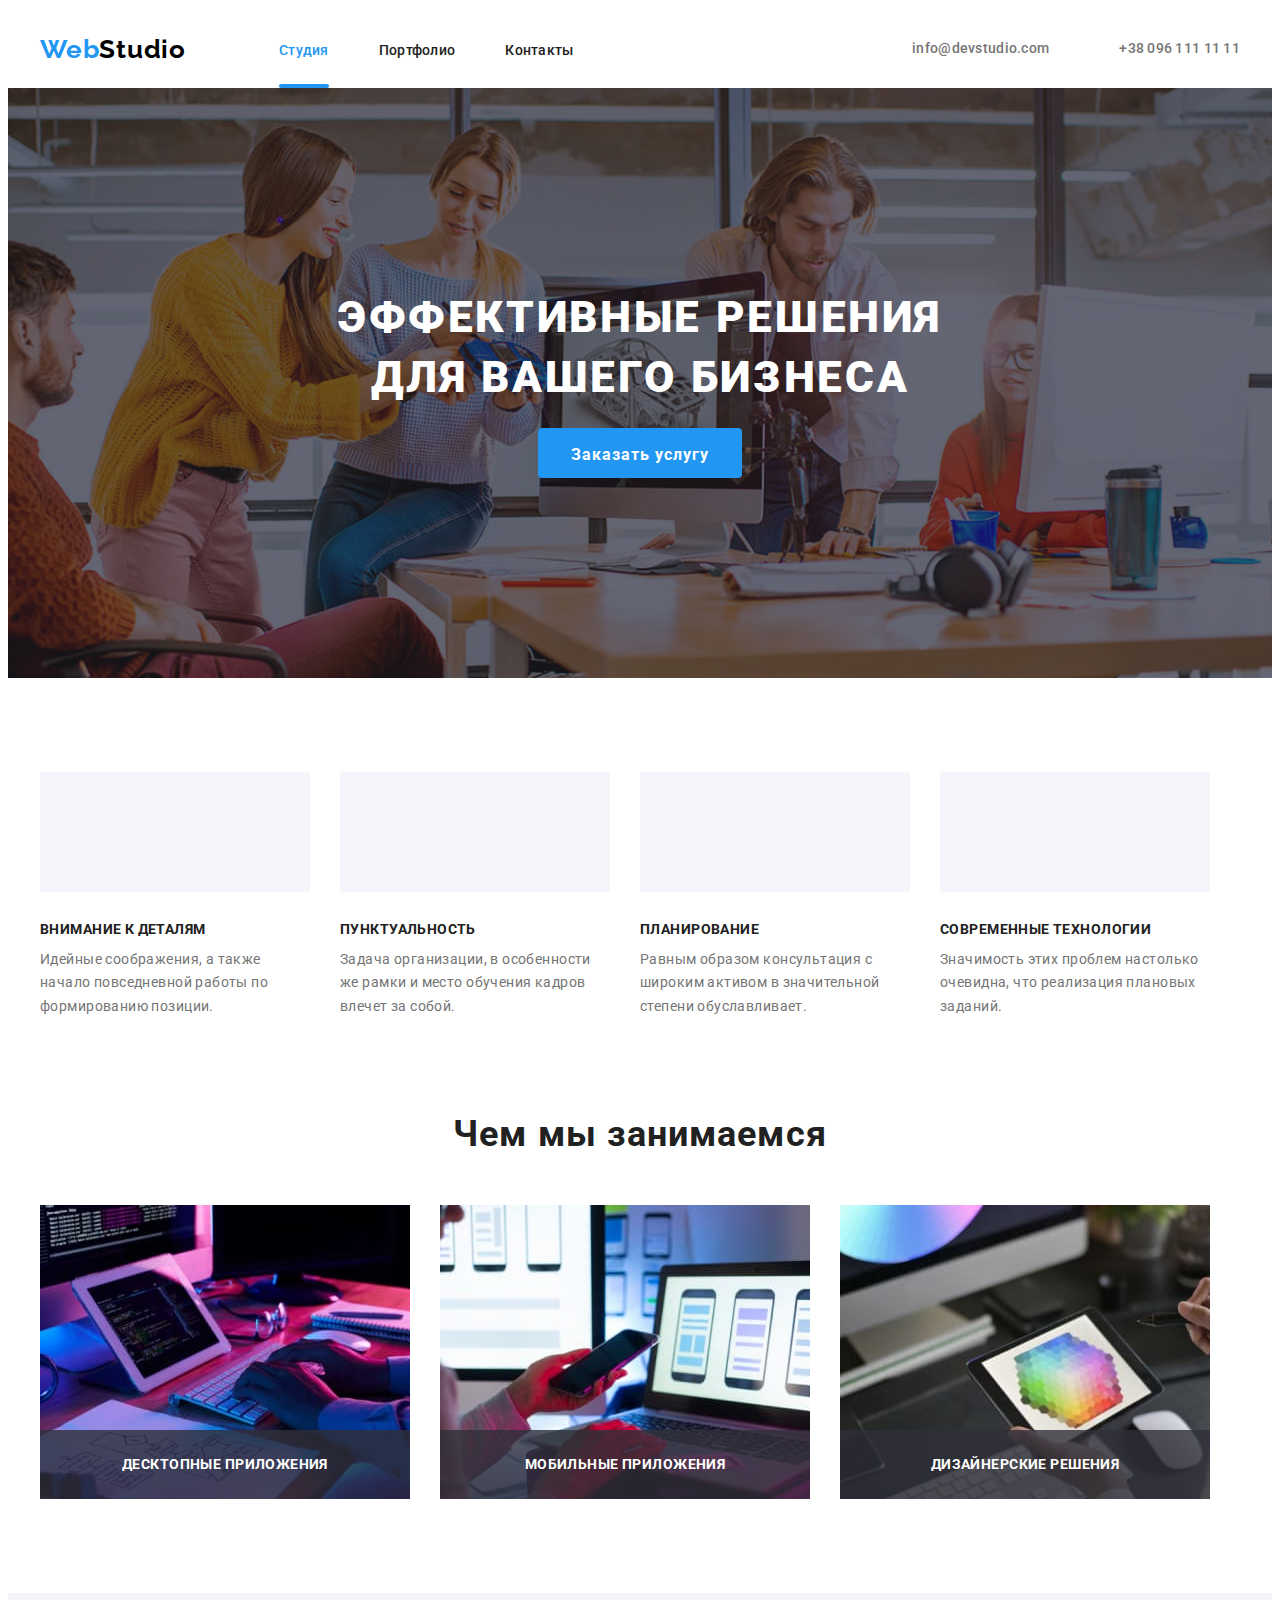
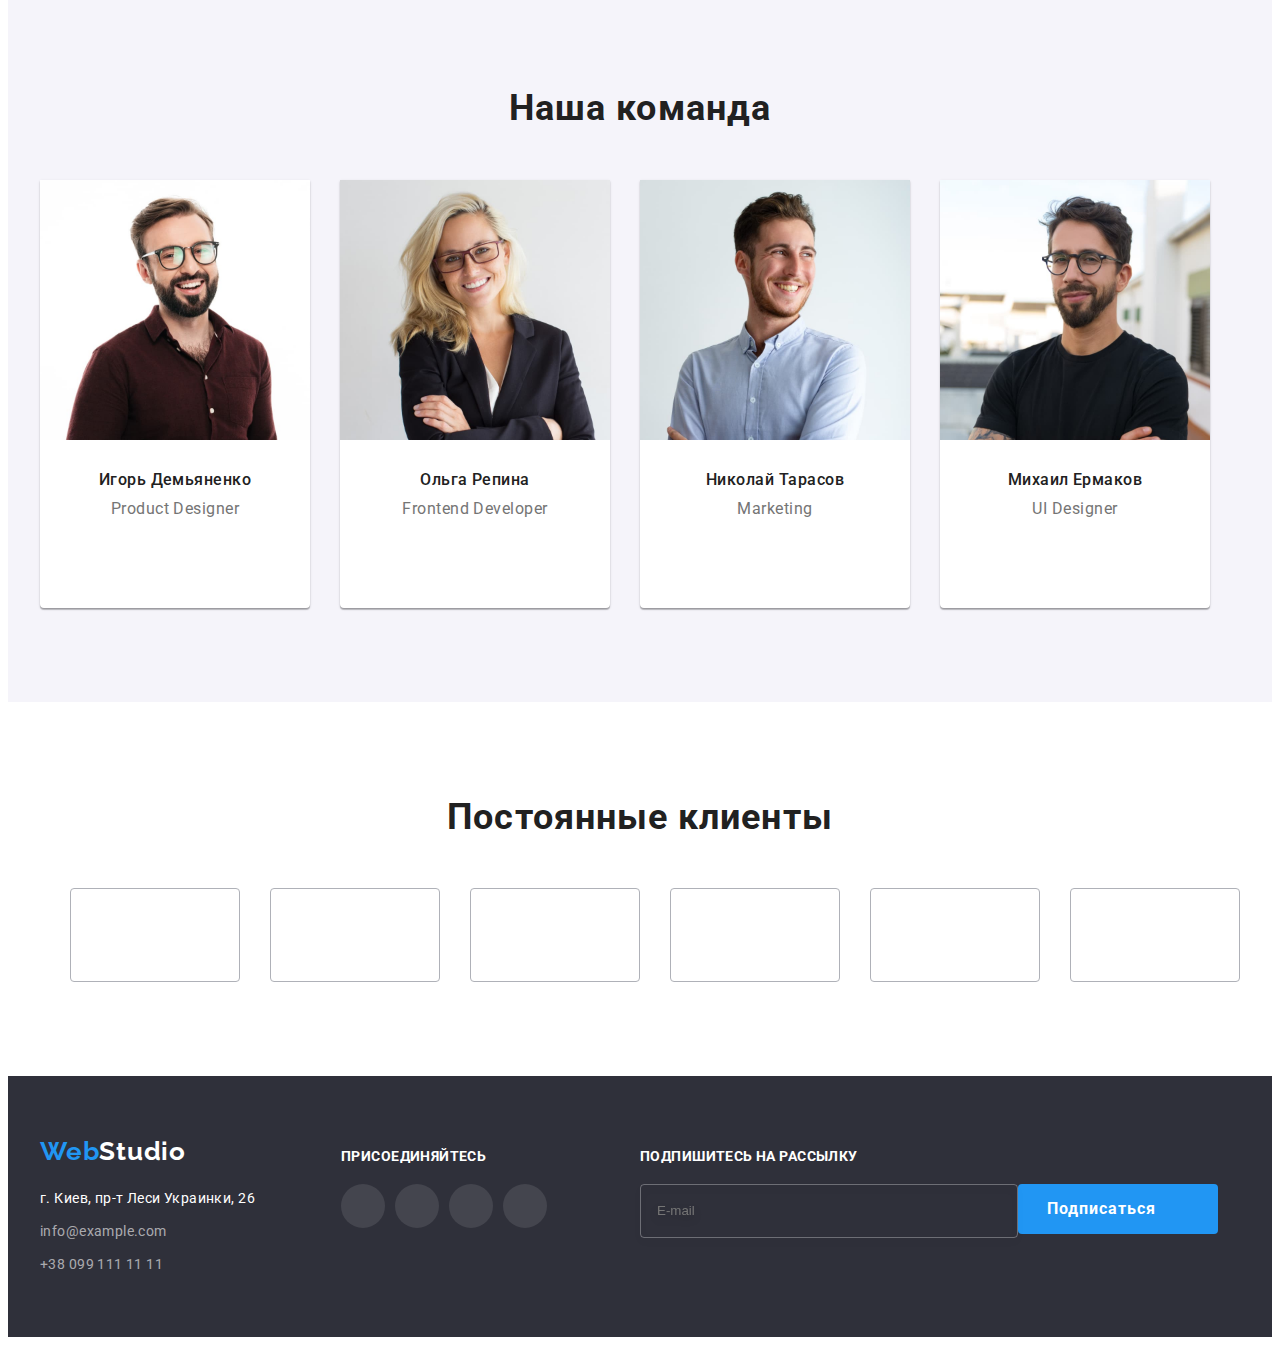
==== commit 2d1f9a23: "for cheking" ====
--- a/index.html
+++ b/index.html
@@ -411,17 +411,18 @@
         <div class="subscribe">
           <h2 class="subscribe__title">Подпишитесь на рассылку</h2>
           <div class="subscribe__wrap">
-          <form class="subscribe__modal">
-            <label>
-                <input type="email" class="subscribe__input" placeholder="E-mail">
-            </label>
-          </form>
-          <button type="button" class="btn">Подписаться
-            <svg class="subscribe__icon" width="24" height="24">
-              <use href="./images/icon/icons.svg#icon-send"></use>
-            </svg>
-          </button>
-        </div>
+            <form class="subscribe__modal">
+              <label>
+                <input type="email" class="subscribe__input" placeholder="E-mail" />
+              </label>
+            </form>
+            <button type="button" class="btn">
+              Подписаться
+              <svg class="subscribe__icon" width="24" height="24">
+                <use href="./images/icon/icons.svg#icon-send"></use>
+              </svg>
+            </button>
+          </div>
         </div>
       </div>
     </footer>
@@ -432,54 +433,64 @@
             <use href="./images/icon/icons.svg#icon-close"></use>
           </svg>
         </button>
-        <p class="modal-header">
-          Оставьте свои данные, мы вам перезвоним
-        </p>
+        <p class="modal-header">Оставьте свои данные, мы вам перезвоним</p>
         <form class="modal-form">
           <div class="modal-field">
-          <label class="modal-label" for="username">Имя</label>
-          <div class="input-wrap">
-             <input type="text" class="modal-input" name="username" id="username" required>
+            <label class="modal-label" for="username">Имя</label>
+            <div class="input-wrap">
+              <input type="text" class="modal-input" name="username" id="username" required />
               <svg class="input-icon" width="18" height="18">
-              <use href="./images/icon/icons.svg#icon-person"></use>
-            </svg>
-          </div>
-          </div>
-        <div class="modal-field">
-          <label class="modal-label" for="user-tel">Телефон</label>
-              <div class="input-wrap">
-            <input type="tel" class="modal-input" name="phone-number" id="user-tel" required>
-                <svg class="input-icon" width="18" height="18">
-              <use href="./images/icon/icons.svg#icon-phone"></use>
-            </svg>
-              </div>
+                <use href="./images/icon/icons.svg#icon-person"></use>
+              </svg>
             </div>
-            <div class="modal-field">
-          <label class="modal-label" for="user-mail">Почта</label>
-          <div class="input-wrap">
-            <input type="email" class="modal-input" name="mail" id="user-mail" required>
-            <svg class="input-icon" width="18" height="18">
-              <use href="./images/icon/icons.svg#icon-email"></use>
-            </svg>
-          </div>
           </div>
           <div class="modal-field">
-          <label class="modal-label" for="coment">Комментарий</label>
-            <textarea class="modal-coment" name="comemt" id="coment" placeholder="Введите текст"></textarea>
-          </div>
-        <div class="modal-field">
-          <input type="checkbox" name="privacy" id="privacy" class="input-check visually-hidden" required>
-          <label for="privacy" class="check-text">
-            <span>
-            <svg class="check-icon" width="16" height="15">
-              <use href="./images/icon/icons.svg#icon-check"></use>
-            </svg>
-          </span>Соглашаюсь с рассылкой и принимаю &nbsp; <a href="">Условия договора</a></label>
-        </div>
+            <label class="modal-label" for="user-tel">Телефон</label>
+            <div class="input-wrap">
+              <input type="tel" class="modal-input" name="phone-number" id="user-tel" required />
+              <svg class="input-icon" width="18" height="18">
+                <use href="./images/icon/icons.svg#icon-phone"></use>
+              </svg>
+            </div>
+          </div>
+          <div class="modal-field">
+            <label class="modal-label" for="user-mail">Почта</label>
+            <div class="input-wrap">
+              <input type="email" class="modal-input" name="mail" id="user-mail" required />
+              <svg class="input-icon" width="18" height="18">
+                <use href="./images/icon/icons.svg#icon-email"></use>
+              </svg>
+            </div>
+          </div>
+          <div class="modal-field">
+            <label class="modal-label" for="coment">Комментарий</label>
+            <textarea
+              class="modal-coment"
+              name="comemt"
+              id="coment"
+              placeholder="Введите текст"
+            ></textarea>
+          </div>
+          <div class="modal-field">
+            <input
+              type="checkbox"
+              name="privacy"
+              id="privacy"
+              class="input-check visually-hidden"
+              required
+            />
+            <label for="privacy" class="check-text">
+              <span>
+                <svg class="check-icon" width="16" height="15">
+                  <use href="./images/icon/icons.svg#icon-check"></use>
+                </svg> </span
+              >Соглашаюсь с рассылкой и принимаю &nbsp; <a href="">Условия договора</a></label
+            >
+          </div>
           <button type="submit" class="btn modal-btn-send">Отправить</button>
-         </form>
+        </form>
       </div>
-      </div>
+    </div>
     <script src="./js/modal.js"></script>
   </body>
-</html>+</html>
--- a/css/main.min.css
+++ b/css/main.min.css
@@ -1 +1 @@
-:root{--link-color: #2196f3;--title-color: #212121;--text-color: #757575;--btn-text-color: #ffffff;--btn-background-color: #2196f3;--footer-background: #2f303a;--icon-color: #afb1b8;--about-icon-color: #f5f4fa}h1,h2,h3,h4,h5,h6,p{margin:0}ul{list-style:none;margin:0;padding-left:0}html{box-sizing:border-box}body{font-family:Roboto,serif;color:var(--title-color)}img{display:block;max-width:100%;height:auto}section{padding-top:94px;padding-bottom:94px}.link{text-decoration:none}.link:hover,.link:focus{color:var(--link-color)}.container{margin:0 auto;width:1200px;padding-left:15px;padding-right:15px}.visually-hidden{position:absolute;white-space:nowrap;width:1px;height:1px;overflow:hidden;border:0;padding:0;clip:rect(0 0 0 0);clip-path:inset(50%);margin:-1px}.backdrop{position:fixed;width:100%;height:100%;left:0;top:0;background:rgba(0,0,0,.2);transition:opacity 250ms cubic-bezier(0.4, 0, 0.2, 1),visibility 250ms cubic-bezier(0.4, 0, 0.2, 1)}.modal{position:absolute;width:528px;min-height:581px;left:50%;top:50%;transform:translate(-50%, -50%) scale(1);background:#fff;box-shadow:0px 1px 3px rgba(0,0,0,.12),0px 1px 1px rgba(0,0,0,.14),0px 2px 1px rgba(0,0,0,.2);border-radius:4px;transition:transform 250ms cubic-bezier(0.4, 0, 0.2, 1);padding:40px}.backdrop.is-hidden .modal{transform:translate(50%, 0) scale(0)}.modal-close-btn{position:absolute;top:8px;right:8px;width:30px;height:30px;border:1px solid rgba(0,0,0,.1);border-radius:50%;justify-content:center;background:rgba(0,0,0,0);padding:6px;cursor:pointer}.modal-icon:hover,.modal-icon:focus{fill:var(--btn-background-color);transition:fill 250ms cubic-bezier(0.4, 0, 0.2, 1)}.is-hidden{opacity:0;visibility:hidden;pointer-events:none}.modal-header{font-weight:700;font-size:20px;line-height:1.15;text-align:center;letter-spacing:.03em;color:var(--title-color);margin-bottom:12px}.modal-label{display:block;font-size:12px;line-height:1.1666666667;letter-spacing:.01em;color:var(--text-color);margin-bottom:4px}.modal-field:nth-child(-n+3){margin-bottom:10px}.modal-field:nth-child(4){margin-bottom:20px}.modal-field:nth-child(5){margin-bottom:30px}.input-wrap{position:relative}.modal-input{width:100%;height:40px;border:1px solid rgba(33,33,33,.2);border-radius:4px;background-color:rgba(0,0,0,0);padding-left:42px;outline:rgba(0,0,0,0);cursor:pointer}.modal-input:hover,.modal-input:focus{outline:1px solid var(--btn-background-color);border-color:var(--btn-background-color);transition:outline 250ms cubic-bezier(0.4, 0, 0.2, 1),border-color 250ms cubic-bezier(0.4, 0, 0.2, 1)}.input-icon{position:absolute;left:12px;top:50%;transform:translateY(-50%)}.modal-input:hover+.input-icon,.modal-input:focus+.input-icon{fill:var(--btn-background-color);transition:fill 250ms cubic-bezier(0.4, 0, 0.2, 1)}.modal-coment{display:block;width:100%;height:120px;border:1px solid rgba(33,33,33,.2);border-radius:4px;background-color:rgba(0,0,0,0);padding:12px 16px;resize:none}.modal-coment:hover,.modal-coment:focus{outline:1px solid var(--btn-background-color);border-color:var(--btn-background-color);transition:outline 250ms cubic-bezier(0.4, 0, 0.2, 1),border-color 250ms cubic-bezier(0.4, 0, 0.2, 1)}.modal-coment::placeholder{font-size:12px;line-height:1.17;letter-spacing:.01em;color:rgba(117,117,117,.5)}.check-text{font-size:14px;line-height:1.7142857143;letter-spacing:.03em;color:var(--text-color);justify-content:center}.check-text a{color:var(--link-color)}.check-text span{border:1px solid var(--title-color);margin-right:7px;justify-content:center}.input-check:checked+.check-text .check-text span{background-color:var(--btn-background-color);border:none;border-radius:2px}.check-icon{fill:rgba(0,0,0,0);padding:2px}.input-check:checked+.check-text .check-icon{fill:var(--btn-text-color)}.modal-btn-send{display:block;margin:0 auto;border:0px}.join__link,.clients__link,.soc__link,.benefits__icon-list,.menu,.nav,.modal-close-btn,.check-text,.check-text span{display:flex;align-items:center}.nav{padding-top:26px;padding-bottom:23px}.menu__item:not(:last-child){margin-right:50px}.menu__link{font-weight:500;font-size:14px;line-height:1.14;letter-spacing:.02em;color:inherit;padding-bottom:32px;padding-top:32px}.current{position:relative;color:var(--link-color)}.current::after{content:"";position:absolute;bottom:2px;display:block;width:100%;height:4px;border-radius:2px;background-color:var(--link-color);box-shadow:0px 4px 4px rgba(0,0,0,.25)}.contacts__mail,.contacts__tel{display:flex;font-weight:500;font-size:14px;line-height:1.14;letter-spacing:.02em;color:var(--text-color)}.contacts__mail{margin-right:50px}.contacts{display:flex;margin-left:auto}.contacts__icon{align-self:center;margin-right:10px;fill:var(--text-color)}.contacts>a.link:hover .contacts__icon,.contacts>a.link:focus .contacts__icon{fill:var(--link-color)}.link{transition:background-color 250ms cubic-bezier(0.4, 0, 0.2, 1),color 250ms cubic-bezier(0.4, 0, 0.2, 1)}.logo__wrap{margin-right:93px}.logo{font-family:"Raleway";font-style:normal;font-weight:700;font-size:26px;line-height:1.19;letter-spacing:.03em;text-decoration:none;color:var(--link-color)}.logo__origin{color:#000}.logo__contrast{color:#fff}.hero{background-color:#2f303a;background-image:linear-gradient(rgba(47, 48, 58, 0.4), rgba(47, 48, 58, 0.4)),url(../images/icon/background-hero.jpg);background-repeat:no-repeat;background-position:center;background-size:cover;text-align:center;padding-top:200px;padding-bottom:200px}.hero__title{font-weight:900;font-size:44px;line-height:1.36;letter-spacing:.06em;text-transform:uppercase;color:#fff;margin-top:0;margin-bottom:20px;margin-left:auto;margin-right:auto;width:696px}.btn{min-width:200px;height:50px;font-family:inherit;font-style:normal;font-weight:700;font-size:16px;line-height:1.88;align-items:center;text-align:center;letter-spacing:.06em;color:var(--btn-text-color);background:var(--btn-background-color);cursor:pointer;border-radius:4px;padding:11px 32px;border:1px solid rgba(0,0,0,0);transition:background-color 250ms cubic-bezier(0.4, 0, 0.2, 1)}.btn:hover{background:#188ce8}.benefits{display:flex}.benefits__item{margin-left:30px}.benefits__item:first-child{margin-left:0}.benefits__item-title{font-weight:700;font-size:14px;line-height:1.14;letter-spacing:.03em;text-transform:uppercase;color:inherit;margin-bottom:10px}.benefits__item-text{font-size:14px;line-height:1.71;letter-spacing:.03em;color:var(--text-color);width:270px}.benefits__icon-list{justify-content:center;width:270px;height:120px;background-color:var(--about-icon-color);margin-bottom:30px;border-radius:4px}.work__title,.team__title,.clients__title{font-weight:700;font-size:36px;line-height:1.17;text-align:center;letter-spacing:.03em;color:inherit;margin-bottom:50px}.work{padding-top:0}.work__list{display:flex}.work__item{position:relative}.work__item+.work__item{margin-left:30px}.work__text{position:absolute;content:"";bottom:0;color:var(--btn-text-color);font-weight:700;font-size:14px;line-height:1.14;text-align:center;letter-spacing:.03em;text-transform:uppercase;width:100%;display:block;padding:27px 0;background:rgba(47,48,58,.8)}.team{background:#f5f4fa}.team__list{display:flex}.team__item{box-shadow:0px 1px 3px rgba(0,0,0,.12),0px 1px 1px rgba(0,0,0,.14),0px 2px 1px rgba(0,0,0,.2);text-align:center;padding-bottom:30px;background-color:#fff;border-radius:0px 0px 4px 4px}.team__item:not(:first-child){margin-left:30px}.team__after-title{font-weight:500;font-size:16px;line-height:1.19;letter-spacing:.03em;color:inherit;margin-top:30px;margin-bottom:10px}.team__text{font-size:16px;line-height:1.19;letter-spacing:.03em;color:var(--text-color);margin-bottom:16px}.soc__list{display:flex;justify-content:center}.soc__item{width:44px;height:44px;margin-left:10px}.soc__item:first-child{margin-left:0}.soc__link{justify-content:center;width:100%;height:100%;border-radius:50%;color:var(--icon-color)}.soc__link:hover,.soc__link:focus{background-color:var(--btn-background-color);color:var(--btn-text-color)}.soc__icon{fill:currentColor}.clients__list{display:flex;justify-content:center}.clients__item{width:170px;height:92px;margin-left:30px;border:1px solid var(--icon-color);border-radius:4px}.clients__itemfirst-child{margin-left:0}.clients__link{justify-content:center;width:100%;height:100%;border-radius:4px;color:var(--icon-color)}.clients__link:hover,.clients__link:focus{color:var(--link-color);outline:1px solid var(--link-color);transition:color 250ms cubic-bezier(0.4, 0, 0.2, 1),outline 250ms cubic-bezier(0.4, 0, 0.2, 1)}.clients__icon{fill:currentColor}.footer{background:var(--footer-background);padding-top:60px;padding-bottom:60px}.footer .container{display:flex}.address__wrap{min-width:231px}.address__list{margin-top:20px}.address__item:not(:last-child){margin-bottom:9px}.address__link{font-family:inherit;font-style:normal;font-size:14px;line-height:1.71;letter-spacing:.03em;color:#fff;margin-bottom:9px}.address__mail,.address__tel{font-family:inherit;font-style:normal;font-size:14px;line-height:1.71;letter-spacing:.03em;color:rgba(255,255,255,.6)}.join{margin-left:70px;align-items:center}.join__title{font-weight:700;font-size:14px;line-height:16px;letter-spacing:.03em;text-transform:uppercase;color:#fff;margin-bottom:20px;padding-top:12px}.join__list{display:flex;justify-content:center}.join__item{width:44px;height:44px;margin-left:10px}.join__item:first-child{margin-left:0}.join__link{justify-content:center;width:100%;height:100%;border-radius:50%;background-color:rgba(255,255,255,.1);color:var(--btn-text-color)}.join__link:hover,.join__link:focus{background-color:var(--btn-background-color);color:var(--btn-text-color)}.join__icon{fill:currentColor}.subscribe{width:570px;margin-left:93px}.subscribe__wrap{display:flex;justify-content:space-between}.subscribe__title{font-weight:700;font-size:14px;line-height:16px;letter-spacing:.03em;text-transform:uppercase;color:#fff;margin-bottom:20px;padding-top:12px}.subscribe__input{width:358px;height:50px;background-color:rgba(0,0,0,0);border:1px solid rgba(255,255,255,.3);filter:drop-shadow(0px 4px 4px rgba(0, 0, 0, 0.15));border-radius:4px;padding-left:16px;color:var(--btn-text-color)}.subscribe__input::placeholder{padding-top:15px}.subscribe button{padding:10px 28px;display:flex}.subscribe__icon{fill:var(--btn-text-color);margin-left:12px}.border{border-bottom:1px solid #ececec}.filter__list{display:flex;justify-content:center;margin-bottom:50px}.filter__item{font-family:inherit;font-style:normal;font-weight:500;font-size:16px;line-height:1.63;text-align:center;letter-spacing:.03em;color:#212121;cursor:pointer;border-radius:4px;background:#f5f4fa;border:rgba(0,0,0,0);margin-right:8px;padding:6px 22px;transition:background-color 250ms cubic-bezier(0.4, 0, 0.2, 1),color 250ms cubic-bezier(0.4, 0, 0.2, 1),box-shadow 250ms cubic-bezier(0.4, 0, 0.2, 1)}.filter__item:hover,.filter__item:focus{background:var(--btn-background-color);color:var(--btn-text-color);box-shadow:0px 3px 1px rgba(0,0,0,.1),0px 1px 2px rgba(0,0,0,.08),0px 2px 2px rgba(0,0,0,.12)}.portfolio__list{display:flex;flex-wrap:wrap;margin-left:-30px}.portfolio__item{margin-left:30px;margin-bottom:30px;border-bottom-width:1px;transition:box-shadow 250ms cubic-bezier(0.4, 0, 0.2, 1)}.portfolio__item:nth-child(3n+1){margin-left:0}.portfolio__item:nth-child(n+7){margin-bottom:0}.portfolio__item:hover{box-shadow:0px 1px 1px rgba(0,0,0,.12),0px 4px 4px rgba(0,0,0,.06),1px 4px 6px rgba(0,0,0,.16)}.overley__wrap{position:relative;overflow:hidden}.overley__text{position:absolute;top:0;font-size:18px;line-height:1.56;letter-spacing:.03em;text-align:center;color:#fff;background:rgba(33,150,243,.9);padding:63px 24px;height:100%;transform:translateY(101%);transition:transform 250ms cubic-bezier(0.4, 0, 0.2, 1)}.portfolio__item:hover .overley__text{transform:translateY(0)}.portfolio__img{padding:24px 20px;border:1px solid #eee}.portfolio__title{font-weight:700;font-size:18px;line-height:2;letter-spacing:.06em;color:inherit}.portfolio__text{font-size:16px;line-height:1.88;letter-spacing:.03em;color:var(--text-color)}/*# sourceMappingURL=main.min.css.map */+:root{--link-color: #2196f3;--title-color: #212121;--text-color: #757575;--btn-text-color: #ffffff;--btn-background-color: #2196f3;--footer-background: #2f303a;--icon-color: #afb1b8;--about-icon-color: #f5f4fa}h1,h2,h3,h4,h5,h6,p{margin:0}ul{list-style:none;margin:0;padding-left:0}html{box-sizing:border-box}body{font-family:Roboto,serif;color:var(--title-color)}img{display:block;max-width:100%;height:auto}section{padding-top:94px;padding-bottom:94px}.link{text-decoration:none}.link:hover,.link:focus{color:var(--link-color)}.container{margin:0 auto;width:1200px;padding-left:15px;padding-right:15px}.visually-hidden{position:absolute;white-space:nowrap;width:1px;height:1px;overflow:hidden;border:0;padding:0;clip:rect(0 0 0 0);clip-path:inset(50%);margin:-1px}.backdrop{position:fixed;width:100%;height:100%;left:0;top:0;background:rgba(0,0,0,.2);transition:opacity 250ms cubic-bezier(0.4, 0, 0.2, 1),visibility 250ms cubic-bezier(0.4, 0, 0.2, 1)}.modal{position:absolute;width:528px;min-height:581px;left:50%;top:50%;transform:translate(-50%, -50%) scale(1);background:#fff;box-shadow:0px 1px 3px rgba(0,0,0,.12),0px 1px 1px rgba(0,0,0,.14),0px 2px 1px rgba(0,0,0,.2);border-radius:4px;transition:transform 250ms cubic-bezier(0.4, 0, 0.2, 1);padding:40px}.backdrop.is-hidden .modal{transform:translate(50%, 0) scale(0)}.modal-close-btn{position:absolute;top:8px;right:8px;width:30px;height:30px;border:1px solid rgba(0,0,0,.1);border-radius:50%;justify-content:center;background:rgba(0,0,0,0);padding:6px;cursor:pointer}.modal-icon:hover,.modal-icon:focus{fill:var(--btn-background-color);transition:fill 250ms cubic-bezier(0.4, 0, 0.2, 1)}.is-hidden{opacity:0;visibility:hidden;pointer-events:none}.modal-header{font-weight:700;font-size:20px;line-height:1.15;text-align:center;letter-spacing:.03em;color:var(--title-color);margin-bottom:12px}.modal-label{display:block;font-size:12px;line-height:1.1666666667;letter-spacing:.01em;color:var(--text-color);margin-bottom:4px}.modal-field:nth-child(-n+3){margin-bottom:10px}.modal-field:nth-child(4){margin-bottom:20px}.modal-field:nth-child(5){margin-bottom:30px}.input-wrap{position:relative}.modal-input{width:100%;height:40px;border:1px solid rgba(33,33,33,.2);border-radius:4px;background-color:rgba(0,0,0,0);padding-left:42px;outline:rgba(0,0,0,0);cursor:pointer}.modal-input:hover,.modal-input:focus{outline:1px solid var(--btn-background-color);border-color:var(--btn-background-color);transition:outline 250ms cubic-bezier(0.4, 0, 0.2, 1),border-color 250ms cubic-bezier(0.4, 0, 0.2, 1)}.input-icon{position:absolute;left:12px;top:50%;transform:translateY(-50%)}.modal-input:hover+.input-icon,.modal-input:focus+.input-icon{fill:var(--btn-background-color);transition:fill 250ms cubic-bezier(0.4, 0, 0.2, 1)}.modal-coment{display:block;width:100%;height:120px;border:1px solid rgba(33,33,33,.2);border-radius:4px;background-color:rgba(0,0,0,0);padding:12px 16px;resize:none}.modal-coment:hover,.modal-coment:focus{outline:1px solid var(--btn-background-color);border-color:var(--btn-background-color);transition:outline 250ms cubic-bezier(0.4, 0, 0.2, 1),border-color 250ms cubic-bezier(0.4, 0, 0.2, 1)}.modal-coment::placeholder{font-size:12px;line-height:1.17;letter-spacing:.01em;color:rgba(117,117,117,.5)}.check-text{font-size:14px;line-height:1.7142857143;letter-spacing:.03em;color:var(--text-color);justify-content:center}.check-text a{color:var(--link-color)}.check-text span{border:1px solid var(--title-color);margin-right:7px;justify-content:center}.input-check:checked+.check-text span{background-color:var(--btn-background-color);border:none;border-radius:2px}.check-icon{fill:rgba(0,0,0,0);padding:2px}.input-check:checked+.check-text .check-icon{fill:var(--btn-text-color)}.modal-btn-send{display:block;margin:0 auto;border:0px}.join__link,.clients__link,.soc__link,.benefits__icon-list,.menu,.nav,.modal-close-btn,.check-text,.check-text span{display:flex;align-items:center}.nav{padding-top:26px;padding-bottom:23px}.menu__item:not(:last-child){margin-right:50px}.menu__link{font-weight:500;font-size:14px;line-height:1.14;letter-spacing:.02em;color:inherit;padding-bottom:32px;padding-top:32px}.current{position:relative;color:var(--link-color)}.current::after{content:"";position:absolute;bottom:2px;display:block;width:100%;height:4px;border-radius:2px;background-color:var(--link-color);box-shadow:0px 4px 4px rgba(0,0,0,.25)}.contacts__mail,.contacts__tel{display:flex;font-weight:500;font-size:14px;line-height:1.14;letter-spacing:.02em;color:var(--text-color)}.contacts__mail{margin-right:50px}.contacts{display:flex;margin-left:auto}.contacts__icon{align-self:center;margin-right:10px;fill:var(--text-color)}.contacts>a.link:hover .contacts__icon,.contacts>a.link:focus .contacts__icon{fill:var(--link-color)}.link{transition:background-color 250ms cubic-bezier(0.4, 0, 0.2, 1),color 250ms cubic-bezier(0.4, 0, 0.2, 1)}.logo__wrap{margin-right:93px}.logo{font-family:"Raleway";font-style:normal;font-weight:700;font-size:26px;line-height:1.19;letter-spacing:.03em;text-decoration:none;color:var(--link-color)}.logo__origin{color:#000}.logo__contrast{color:#fff}.hero{background-color:#2f303a;background-image:linear-gradient(rgba(47, 48, 58, 0.4), rgba(47, 48, 58, 0.4)),url(../images/icon/background-hero.jpg);background-repeat:no-repeat;background-position:center;background-size:cover;text-align:center;padding-top:200px;padding-bottom:200px}.hero__title{font-weight:900;font-size:44px;line-height:1.36;letter-spacing:.06em;text-transform:uppercase;color:#fff;margin-top:0;margin-bottom:20px;margin-left:auto;margin-right:auto;width:696px}.btn{min-width:200px;height:50px;font-family:inherit;font-style:normal;font-weight:700;font-size:16px;line-height:1.88;align-items:center;text-align:center;letter-spacing:.06em;color:var(--btn-text-color);background:var(--btn-background-color);cursor:pointer;border-radius:4px;padding:11px 32px;border:1px solid rgba(0,0,0,0);transition:background-color 250ms cubic-bezier(0.4, 0, 0.2, 1)}.btn:hover{background:#188ce8}.benefits{display:flex}.benefits__item{margin-left:30px}.benefits__item:first-child{margin-left:0}.benefits__item-title{font-weight:700;font-size:14px;line-height:1.14;letter-spacing:.03em;text-transform:uppercase;color:inherit;margin-bottom:10px}.benefits__item-text{font-size:14px;line-height:1.71;letter-spacing:.03em;color:var(--text-color);width:270px}.benefits__icon-list{justify-content:center;width:270px;height:120px;background-color:var(--about-icon-color);margin-bottom:30px;border-radius:4px}.work__title,.team__title,.clients__title{font-weight:700;font-size:36px;line-height:1.17;text-align:center;letter-spacing:.03em;color:inherit;margin-bottom:50px}.work{padding-top:0}.work__list{display:flex}.work__item{position:relative}.work__item+.work__item{margin-left:30px}.work__text{position:absolute;content:"";bottom:0;color:var(--btn-text-color);font-weight:700;font-size:14px;line-height:1.14;text-align:center;letter-spacing:.03em;text-transform:uppercase;width:100%;display:block;padding:27px 0;background:rgba(47,48,58,.8)}.team{background:#f5f4fa}.team__list{display:flex}.team__item{box-shadow:0px 1px 3px rgba(0,0,0,.12),0px 1px 1px rgba(0,0,0,.14),0px 2px 1px rgba(0,0,0,.2);text-align:center;padding-bottom:30px;background-color:#fff;border-radius:0px 0px 4px 4px}.team__item:not(:first-child){margin-left:30px}.team__after-title{font-weight:500;font-size:16px;line-height:1.19;letter-spacing:.03em;color:inherit;margin-top:30px;margin-bottom:10px}.team__text{font-size:16px;line-height:1.19;letter-spacing:.03em;color:var(--text-color);margin-bottom:16px}.soc__list{display:flex;justify-content:center}.soc__item{width:44px;height:44px;margin-left:10px}.soc__item:first-child{margin-left:0}.soc__link{justify-content:center;width:100%;height:100%;border-radius:50%;color:var(--icon-color)}.soc__link:hover,.soc__link:focus{background-color:var(--btn-background-color);color:var(--btn-text-color)}.soc__icon{fill:currentColor}.clients__list{display:flex;justify-content:center}.clients__item{width:170px;height:92px;margin-left:30px;border:1px solid var(--icon-color);border-radius:4px}.clients__itemfirst-child{margin-left:0}.clients__link{justify-content:center;width:100%;height:100%;border-radius:4px;color:var(--icon-color)}.clients__link:hover,.clients__link:focus{color:var(--link-color);outline:1px solid var(--link-color);transition:color 250ms cubic-bezier(0.4, 0, 0.2, 1),outline 250ms cubic-bezier(0.4, 0, 0.2, 1)}.clients__icon{fill:currentColor}.footer{background:var(--footer-background);padding-top:60px;padding-bottom:60px}.footer .container{display:flex}.address__wrap{min-width:231px}.address__list{margin-top:20px}.address__item:not(:last-child){margin-bottom:9px}.address__link{font-family:inherit;font-style:normal;font-size:14px;line-height:1.71;letter-spacing:.03em;color:#fff;margin-bottom:9px}.address__mail,.address__tel{font-family:inherit;font-style:normal;font-size:14px;line-height:1.71;letter-spacing:.03em;color:rgba(255,255,255,.6)}.join{margin-left:70px;align-items:center}.join__title{font-weight:700;font-size:14px;line-height:16px;letter-spacing:.03em;text-transform:uppercase;color:#fff;margin-bottom:20px;padding-top:12px}.join__list{display:flex;justify-content:center}.join__item{width:44px;height:44px;margin-left:10px}.join__item:first-child{margin-left:0}.join__link{justify-content:center;width:100%;height:100%;border-radius:50%;background-color:rgba(255,255,255,.1);color:var(--btn-text-color)}.join__link:hover,.join__link:focus{background-color:var(--btn-background-color);color:var(--btn-text-color)}.join__icon{fill:currentColor}.subscribe{width:570px;margin-left:93px}.subscribe__wrap{display:flex;justify-content:space-between}.subscribe__title{font-weight:700;font-size:14px;line-height:16px;letter-spacing:.03em;text-transform:uppercase;color:#fff;margin-bottom:20px;padding-top:12px}.subscribe__input{width:358px;height:50px;background-color:rgba(0,0,0,0);border:1px solid rgba(255,255,255,.3);filter:drop-shadow(0px 4px 4px rgba(0, 0, 0, 0.15));border-radius:4px;padding-left:16px;color:var(--btn-text-color)}.subscribe__input::placeholder{padding-top:15px}.subscribe button{padding:10px 28px;display:flex}.subscribe__icon{fill:var(--btn-text-color);margin-left:12px}.border{border-bottom:1px solid #ececec}.filter__list{display:flex;justify-content:center;margin-bottom:50px}.filter__item{font-family:inherit;font-style:normal;font-weight:500;font-size:16px;line-height:1.63;text-align:center;letter-spacing:.03em;color:#212121;cursor:pointer;border-radius:4px;background:#f5f4fa;border:rgba(0,0,0,0);margin-right:8px;padding:6px 22px;transition:background-color 250ms cubic-bezier(0.4, 0, 0.2, 1),color 250ms cubic-bezier(0.4, 0, 0.2, 1),box-shadow 250ms cubic-bezier(0.4, 0, 0.2, 1)}.filter__item:hover,.filter__item:focus{background:var(--btn-background-color);color:var(--btn-text-color);box-shadow:0px 3px 1px rgba(0,0,0,.1),0px 1px 2px rgba(0,0,0,.08),0px 2px 2px rgba(0,0,0,.12)}.portfolio__list{display:flex;flex-wrap:wrap;margin-left:-30px}.portfolio__item{margin-left:30px;margin-bottom:30px;border-bottom-width:1px;transition:box-shadow 250ms cubic-bezier(0.4, 0, 0.2, 1)}.portfolio__item:nth-child(3n+1){margin-left:0}.portfolio__item:nth-child(n+7){margin-bottom:0}.portfolio__item:hover{box-shadow:0px 1px 1px rgba(0,0,0,.12),0px 4px 4px rgba(0,0,0,.06),1px 4px 6px rgba(0,0,0,.16)}.overley__wrap{position:relative;overflow:hidden}.overley__text{position:absolute;top:0;font-size:18px;line-height:1.56;letter-spacing:.03em;text-align:center;color:#fff;background:rgba(33,150,243,.9);padding:63px 24px;height:100%;transform:translateY(101%);transition:transform 250ms cubic-bezier(0.4, 0, 0.2, 1)}.portfolio__item:hover .overley__text{transform:translateY(0)}.portfolio__img{padding:24px 20px;border:1px solid #eee}.portfolio__title{font-weight:700;font-size:18px;line-height:2;letter-spacing:.06em;color:inherit}.portfolio__text{font-size:16px;line-height:1.88;letter-spacing:.03em;color:var(--text-color)}/*# sourceMappingURL=main.min.css.map */